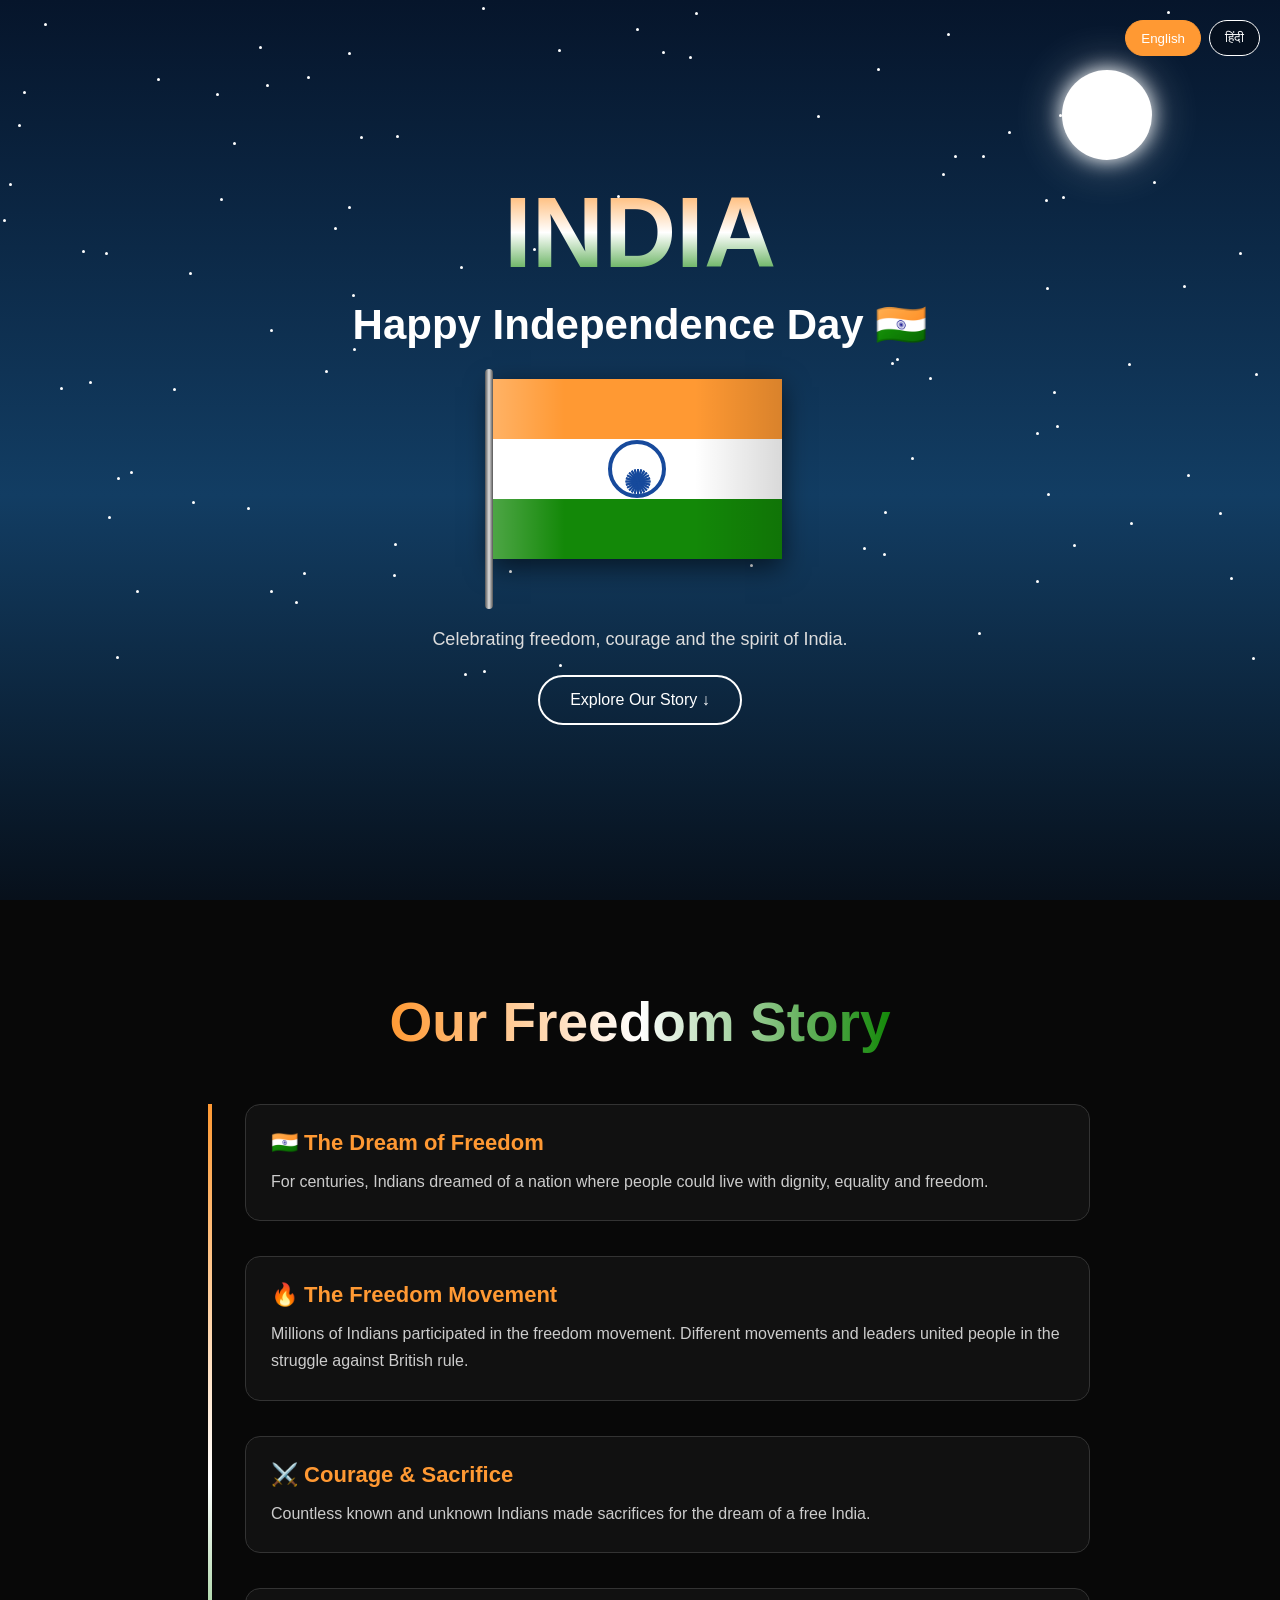
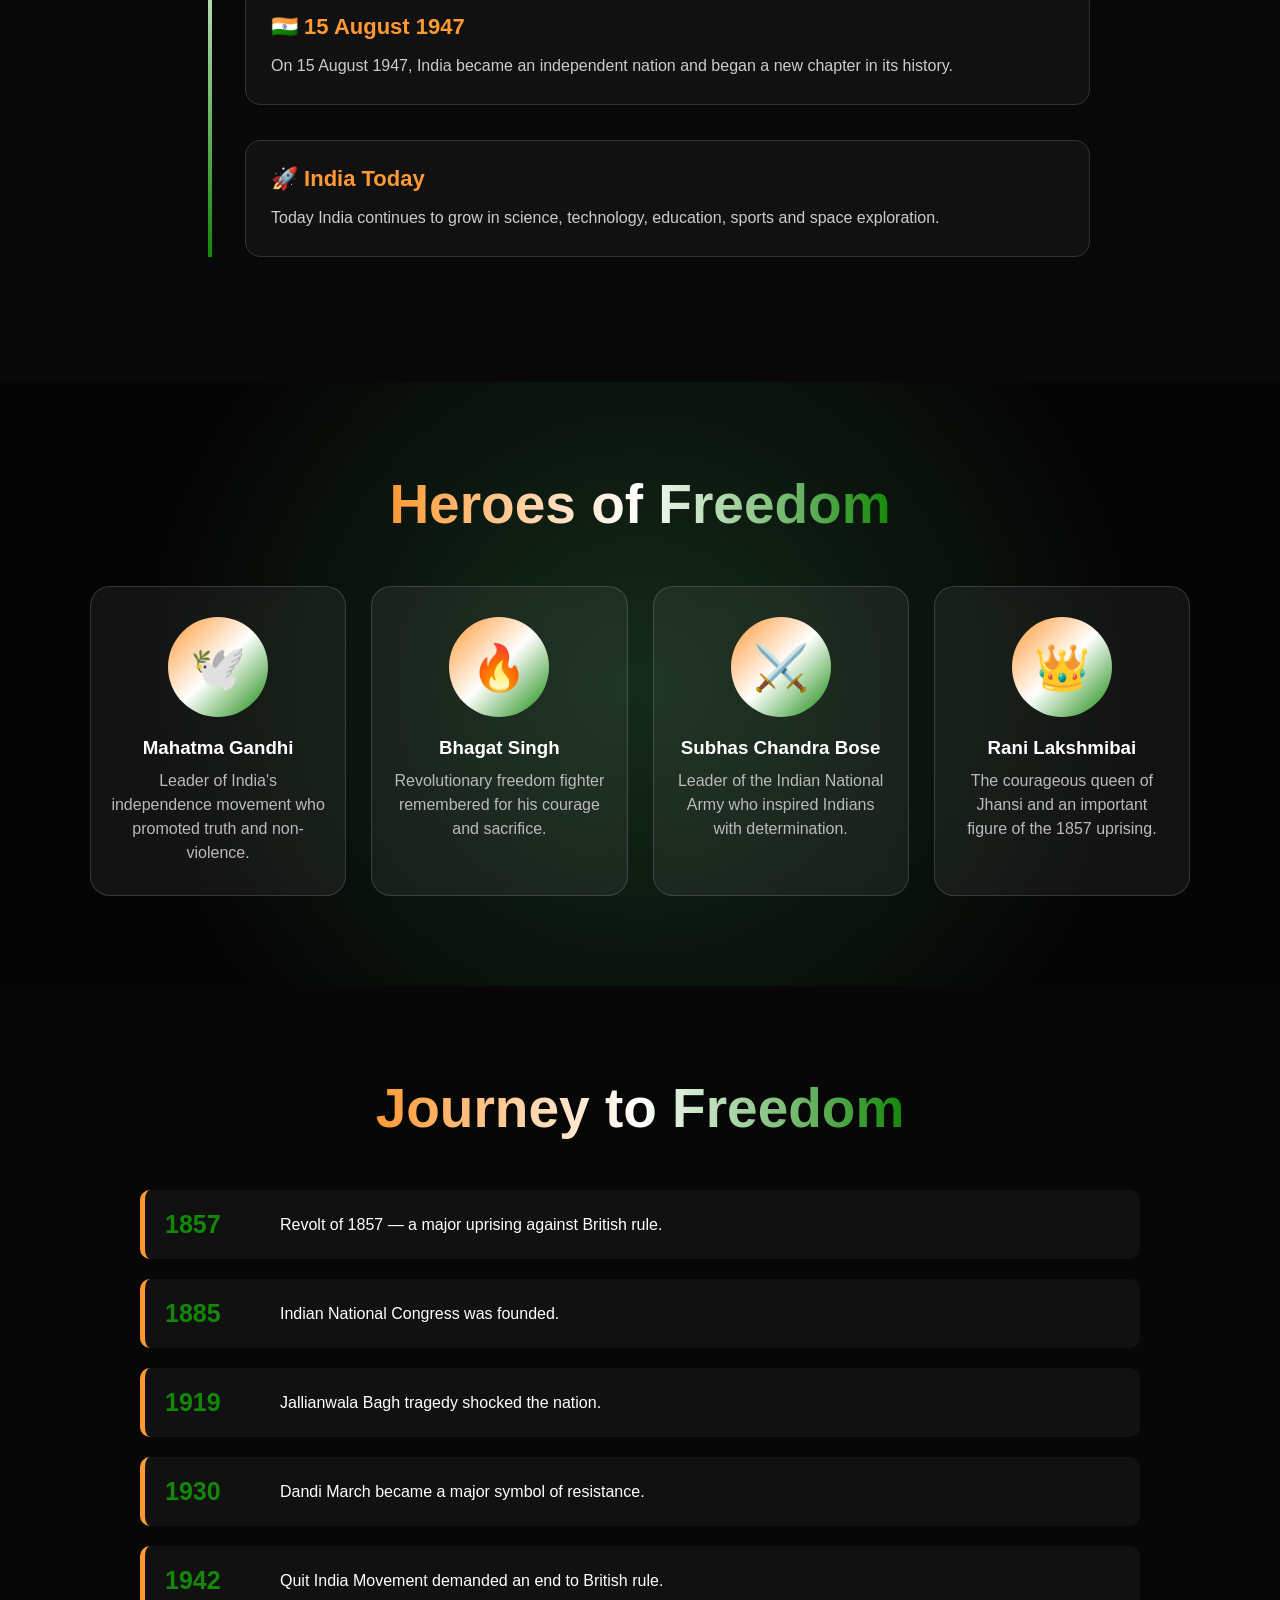
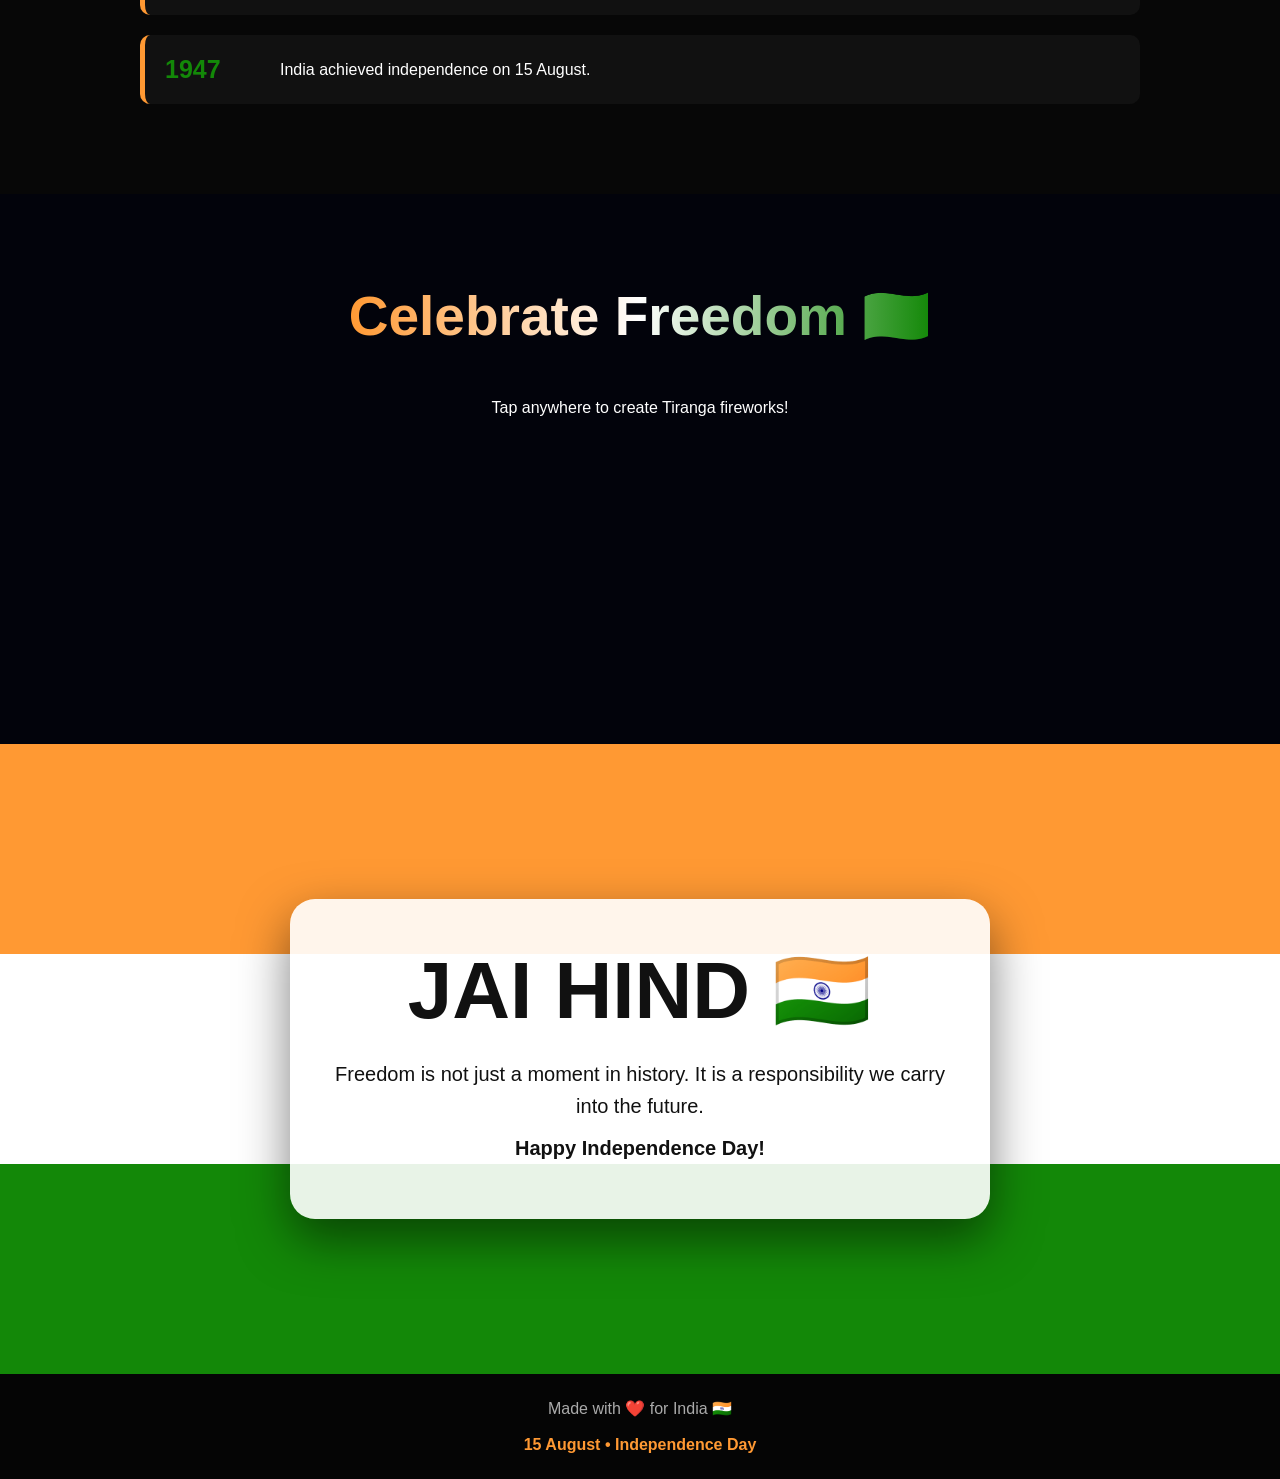
==== index.html @ 24997841 "Update index.html" ====
<!DOCTYPE html>
<html lang="en">
<head>
<meta charset="UTF-8">
<meta name="viewport" content="width=device-width,initial-scale=1.0">

<title>India Independence Day 🇮🇳</title>

<style>

/* ================= RESET ================= */

*{
    margin:0;
    padding:0;
    box-sizing:border-box;
}

html{
    scroll-behavior:smooth;
}

body{
    font-family:Arial,sans-serif;
    background:#050505;
    color:white;
    overflow-x:hidden;
}

/* ================= LANGUAGE ================= */

.language{
    position:absolute;
    top:20px;
    right:20px;
    z-index:50;
    display:flex;
    gap:8px;
}

.language button{
    border:1px solid white;
    background:rgba(0,0,0,.35);
    color:white;
    padding:9px 15px;
    border-radius:20px;
    cursor:pointer;
    transition:.3s;
}

.language button:hover,
.language button.active{
    background:#ff9933;
    border-color:#ff9933;
}

/* ================= HERO ================= */

.hero{
    min-height:100vh;
    position:relative;
    overflow:hidden;

    display:flex;
    justify-content:center;
    align-items:center;
    text-align:center;

    background:
        linear-gradient(
            #06152b,
            #123d63 55%,
            #07101b
        );
}

/* Stars */

#stars{
    position:absolute;
    inset:0;
}

.star{
    position:absolute;
    width:3px;
    height:3px;
    background:white;
    border-radius:50%;

    animation:
        twinkle 2s infinite alternate;
}

@keyframes twinkle{

    from{
        opacity:.2;
        transform:scale(.7);
    }

    to{
        opacity:1;
        transform:scale(1.4);
    }
}

/* Moon */

.moon{
    position:absolute;
    top:70px;
    right:10%;

    width:90px;
    height:90px;

    border-radius:50%;
    background:#fff;

    box-shadow:
        0 0 20px white,
        0 0 50px rgba(255,255,255,.4);
}

/* Clouds */

.cloud{
    position:absolute;

    width:150px;
    height:45px;

    background:rgba(255,255,255,.7);

    border-radius:50px;
}

.cloud::before,
.cloud::after{
    content:"";
    position:absolute;

    background:inherit;
    border-radius:50%;
}

.cloud::before{
    width:65px;
    height:65px;

    left:25px;
    top:-30px;
}

.cloud::after{
    width:80px;
    height:80px;

    right:20px;
    top:-40px;
}

.c1{
    top:18%;
    left:-200px;

    animation:
        cloudMove 35s linear infinite;
}

.c2{
    top:35%;
    left:-250px;

    transform:scale(.7);

    animation:
        cloudMove 50s linear infinite;
}

@keyframes cloudMove{

    to{
        transform:translateX(120vw);
    }
}

/* ================= BIRDS ================= */

.birds{
    position:absolute;
    top:30%;
    left:-100px;

    font-size:28px;

    animation:
        birdMove 20s linear infinite;
}

@keyframes birdMove{

    from{
        transform:translateX(0);
    }

    to{
        transform:translateX(120vw);
    }
}

/* ================= HERO CONTENT ================= */

.hero-content{
    position:relative;
    z-index:10;

    padding:30px 15px;
}

.hero h1{
    font-size:
        clamp(50px,10vw,100px);

    margin-bottom:10px;

    background:
        linear-gradient(
            #ff9933,
            white,
            #138808
        );

    -webkit-background-clip:text;
    color:transparent;

    animation:titleGlow 2s infinite alternate;
}

@keyframes titleGlow{

    from{
        filter:drop-shadow(0 0 5px white);
    }

    to{
        filter:drop-shadow(0 0 25px #ff9933);
    }
}

.hero h2{
    font-size:
        clamp(22px,5vw,42px);

    margin-bottom:20px;
}

.hero p{
    font-size:18px;
    color:#ddd;
}

/* ================= FLAG ================= */

.flag-area{
    width:320px;
    height:220px;

    margin:30px auto;

    position:relative;
}

.pole{
    position:absolute;

    width:8px;
    height:240px;

    left:5px;
    top:-10px;

    background:
        linear-gradient(
            90deg,
            #555,
            #ddd,
            #555
        );

    border-radius:5px;

    z-index:2;
}

.flag{
    position:absolute;

    left:12px;
    top:0;

    width:290px;
    height:180px;

    overflow:hidden;

    transform-origin:left center;

    background:
        linear-gradient(
            to bottom,

            #ff9933 0%,
            #ff9933 33.33%,

            #ffffff 33.33%,
            #ffffff 66.66%,

            #138808 66.66%,
            #138808 100%
        );

    animation:
        wave 2s ease-in-out infinite;

    box-shadow:
        0 8px 25px rgba(0,0,0,.6);
}

@keyframes wave{

    0%,100%{
        transform:
            perspective(600px)
            rotateY(0deg)
            skewY(0deg);
    }

    50%{
        transform:
            perspective(600px)
            rotateY(-13deg)
            skewY(2deg);
    }
}

/* Flag shine */

.flag::after{
    content:"";

    position:absolute;
    inset:0;

    background:
        linear-gradient(
            90deg,
            rgba(255,255,255,.25),
            transparent 25%,
            transparent 70%,
            rgba(0,0,0,.15)
        );

    pointer-events:none;
}


/* ================= ASHOKA CHAKRA ================= */

.chakra{
    position:relative;

    width:58px;
    height:58px;

    left:116px;
    top:61px;

    border:4px solid #174a9c;
    border-radius:50%;

    animation:
        chakraRotate 8s linear infinite;
}

@keyframes chakraRotate{
    to{
        transform:rotate(360deg);
    }
}

.chakra::after{
    content:"";

    position:relative;

    width:8px;
    height:8px;

    background:#174a9c;
    border-radius:50%;

    left:21px;
    top:21px;
}


/* ===== 24 ASHOKA CHAKRA SPOKES ===== */

.spoke{
    position:absolute;

    width:2px;
    height:25px;

    background:#174a9c;

    top:50%;
    left:50%;

    transform:translate(-50%, -50%);
}


/* 15° × 24 = 360° */

.spoke:nth-child(1){ transform:rotate(0deg); }
.spoke:nth-child(2){ transform:rotate(15deg); }
.spoke:nth-child(3){ transform:rotate(30deg); }
.spoke:nth-child(4){ transform:rotate(45deg); }
.spoke:nth-child(5){ transform:rotate(60deg); }
.spoke:nth-child(6){ transform:rotate(75deg); }
.spoke:nth-child(7){ transform:rotate(90deg); }
.spoke:nth-child(8){ transform:rotate(105deg); }
.spoke:nth-child(9){ transform:rotate(120deg); }
.spoke:nth-child(10){ transform:rotate(135deg); }
.spoke:nth-child(11){ transform:rotate(150deg); }
.spoke:nth-child(12){ transform:rotate(165deg); }
.spoke:nth-child(13){ transform:rotate(180deg); }
.spoke:nth-child(14){ transform:rotate(195deg); }
.spoke:nth-child(15){ transform:rotate(210deg); }
.spoke:nth-child(16){ transform:rotate(225deg); }
.spoke:nth-child(17){ transform:rotate(240deg); }
.spoke:nth-child(18){ transform:rotate(255deg); }
.spoke:nth-child(19){ transform:rotate(270deg); }
.spoke:nth-child(20){ transform:rotate(285deg); }
.spoke:nth-child(21){ transform:rotate(300deg); }
.spoke:nth-child(22){ transform:rotate(315deg); }
.spoke:nth-child(23){ transform:rotate(330deg); }
.spoke:nth-child(24){ transform:rotate(345deg); }

/* ================= BUTTON ================= */

.btn{
    display:inline-block;

    margin-top:25px;

    padding:14px 30px;

    color:white;
    text-decoration:none;

    border:
        2px solid white;

    border-radius:30px;

    transition:.3s;
}

.btn:hover{
    background:white;
    color:#111;

    transform:
        scale(1.08);
}

/* ================= SECTIONS ================= */

section{
    padding:90px 7%;
}

.section-title{
    text-align:center;

    font-size:
        clamp(32px,6vw,55px);

    margin-bottom:50px;
}

.section-title span{
    background:
        linear-gradient(
            90deg,
            #ff9933,
            white,
            #138808
        );

    -webkit-background-clip:text;
    color:transparent;
}

/* ================= STORY ================= */

.story{
    background:#080808;
}

.story-container{
    max-width:900px;
    margin:auto;

    position:relative;
}

.story-container::before{

    content:"";

    position:absolute;

    left:18px;
    top:0;

    width:4px;
    height:100%;

    background:
        linear-gradient(
            #ff9933,
            white,
            #138808
        );
}

.story-card{

    margin-left:55px;
    margin-bottom:35px;

    padding:25px;

    background:#111;

    border:
        1px solid #333;

    border-radius:15px;

    opacity:0;

    transform:
        translateX(60px);

    transition:
        1s;
}

.story-card.show{

    opacity:1;

    transform:
        translateX(0);
}

.story-card h3{

    color:#ff9933;

    margin-bottom:12px;

    font-size:22px;
}

.story-card p{

    line-height:1.7;

    color:#ccc;
}

/* ================= HERO CARDS ================= */

.fighters{

    background:
        radial-gradient(
            circle at center,
            #142b1a,
            #050505 70%
        );
}

.cards{

    max-width:1100px;
    margin:auto;

    display:grid;

    grid-template-columns:
        repeat(
            auto-fit,
            minmax(220px,1fr)
        );

    gap:25px;
}

.card{

    padding:30px 20px;

    text-align:center;

    border-radius:20px;

    background:
        rgba(255,255,255,.06);

    border:
        1px solid rgba(255,255,255,.15);

    backdrop-filter:
        blur(10px);

    transition:.4s;
}

.card:hover{

    transform:
        translateY(-12px)
        scale(1.03);

    border-color:
        #ff9933;
}

.avatar{

    width:100px;
    height:100px;

    margin:
        0 auto 20px;

    display:flex;

    align-items:center;
    justify-content:center;

    border-radius:50%;

    font-size:45px;

    background:
        linear-gradient(
            135deg,
            #ff9933,
            white,
            #138808
        );

    color:#111;
}

.card h3{
    margin-bottom:10px;
}

.card p{
    color:#bbb;
    line-height:1.5;
}

/* ================= TIMELINE ================= */

.timeline{
    background:#070707;
}

.timeline-box{

    max-width:1000px;
    margin:auto;

    display:flex;
    flex-direction:column;

    gap:20px;
}

.year{

    display:flex;
    align-items:center;

    gap:25px;

    padding:20px;

    background:#111;

    border-left:
        5px solid #ff9933;

    border-radius:10px;

    transition:.3s;
}

.year:hover{
    transform:
        translateX(10px);
}

.year strong{

    min-width:90px;

    font-size:25px;

    color:#138808;
}

/* ================= FIREWORKS ================= */

.fireworks{

    min-height:550px;

    position:relative;

    overflow:hidden;

    text-align:center;

    background:#02030b;
}

.firework{

    position:absolute;

    width:6px;
    height:6px;

    border-radius:50%;

    animation:
        explode 1.5s linear forwards;
}

@keyframes explode{

    0%{

        box-shadow:
            0 0 0 0 #ff9933;

        opacity:1;
    }

    100%{

        box-shadow:

            90px 0 #ff9933,
            -90px 0 #ff9933,

            0 90px white,
            0 -90px white,

            65px 65px #138808,
            -65px -65px #138808,

            65px -65px white,
            -65px 65px #ff9933,

            40px 80px #138808,
            -40px -80px #ff9933;

        opacity:0;

        transform:
            scale(1.3);
    }
}

/* ================= FINAL ================= */

.final{

    min-height:70vh;

    display:flex;

    align-items:center;
    justify-content:center;

    text-align:center;

    background:
        linear-gradient(
            to bottom,

            #ff9933 0%,
            #ff9933 33.33%,

            white 33.33%,
            white 66.66%,

            #138808 66.66%,
            #138808 100%
        );
}

.final-content{

    max-width:700px;

    margin:20px;

    padding:45px;

    background:
        rgba(255,255,255,.9);

    color:#111;

    border-radius:25px;

    box-shadow:
        0 20px 50px rgba(0,0,0,.5);
}

.final h2{

    font-size:
        clamp(40px,8vw,80px);

    margin-bottom:20px;
}

.final p{

    font-size:20px;

    line-height:1.6;

    margin:10px 0;
}

/* ================= FOOTER ================= */

footer{

    text-align:center;

    padding:25px;

    background:#050505;

    color:#aaa;
}

footer b{
    color:#ff9933;
}

/* ================= MOBILE ================= */

@media(max-width:600px){

    .language{

        top:12px;
        right:12px;
    }

    .language button{

        padding:7px 11px;

        font-size:12px;
    }

    .flag-area{

        transform:
            scale(.82);
    }

    .story-container::before{
        left:8px;
    }

    .story-card{
        margin-left:30px;
    }

    .year{

        flex-direction:column;

        align-items:flex-start;

        gap:8px;
    }

    section{
        padding:70px 5%;
    }

    .final-content{
        padding:30px 20px;
    }
}

</style>
</head>


<body>


<!-- ================================================= -->
<!-- HERO -->
<!-- ================================================= -->

<header class="hero">

    <!-- Language -->

    <div class="language">

        <button
            id="enBtn"
            class="active"
            onclick="setLanguage('en')">

            English

        </button>

        <button
            id="hiBtn"
            onclick="setLanguage('hi')">

            हिंदी

        </button>

    </div>


    <!-- Moon -->

    <div class="moon"></div>


    <!-- Clouds -->

    <div class="cloud c1"></div>

    <div class="cloud c2"></div>


    <!-- Stars -->

    <div id="stars"></div>


    <!-- Birds -->

    <div class="birds">
        🕊️ 🕊️
    </div>


    <!-- Content -->

    <div class="hero-content">

        <h1>INDIA</h1>


        <h2 id="heroTitle">
            Happy Independence Day 🇮🇳
        </h2>


        <!-- FLAG -->

        <div class="flag-area">

            <div class="pole"></div>

            <div class="flag">

                <div class="chakra">

                    <span class="spoke"></span>
                    <span class="spoke"></span>
                    <span class="spoke"></span>
                    <span class="spoke"></span>
                    <span class="spoke"></span>
                    <span class="spoke"></span>
                    <span class="spoke"></span>
                    <span class="spoke"></span>
                    <span class="spoke"></span>
                    <span class="spoke"></span>
                    <span class="spoke"></span>
                    <span class="spoke"></span>

                    <span class="spoke"></span>
                    <span class="spoke"></span>
                    <span class="spoke"></span>
                    <span class="spoke"></span>
                    <span class="spoke"></span>
                    <span class="spoke"></span>
                    <span class="spoke"></span>
                    <span class="spoke"></span>
                    <span class="spoke"></span>
                    <span class="spoke"></span>
                    <span class="spoke"></span>
                    <span class="spoke"></span>

                </div>

            </div>

        </div>


        <p id="heroText">

            Celebrating freedom, courage
            and the spirit of India.

        </p>


        <a
            href="#story"
            class="btn"
            id="exploreBtn">

            Explore Our Story ↓

        </a>

    </div>

</header>



<!-- ================================================= -->
<!-- STORY -->
<!-- ================================================= -->

<section class="story" id="story">

    <h2 class="section-title">

        <span id="storyHeading">
            Our Freedom Story
        </span>

    </h2>


    <div class="story-container">


        <div class="story-card">

            <h3 id="story1Title">
                🇮🇳 The Dream of Freedom
            </h3>

            <p id="story1Text">

                For centuries, Indians dreamed
                of a nation where people could
                live with dignity, equality
                and freedom.

            </p>

        </div>


        <div class="story-card">

            <h3 id="story2Title">
                🔥 The Freedom Movement
            </h3>

            <p id="story2Text">

                Millions of Indians participated
                in the freedom movement.
                Different movements and leaders
                united people in the struggle
                against British rule.

            </p>

        </div>


        <div class="story-card">

            <h3 id="story3Title">
                ⚔️ Courage & Sacrifice
            </h3>

            <p id="story3Text">

                Countless known and unknown
                Indians made sacrifices for
                the dream of a free India.

            </p>

        </div>


        <div class="story-card">

            <h3 id="story4Title">
                🇮🇳 15 August 1947
            </h3>

            <p id="story4Text">

                On 15 August 1947, India
                became an independent nation
                and began a new chapter
                in its history.

            </p>

        </div>


        <div class="story-card">

            <h3 id="story5Title">
                🚀 India Today
            </h3>

            <p id="story5Text">

                Today India continues to grow
                in science, technology,
                education, sports and space
                exploration.

            </p>

        </div>

    </div>

</section>



<!-- ================================================= -->
<!-- FREEDOM FIGHTERS -->
<!-- ================================================= -->

<section class="fighters">

    <h2 class="section-title">

        <span id="heroesHeading">
            Heroes of Freedom
        </span>

    </h2>


    <div class="cards">


        <div class="card">

            <div class="avatar">
                🕊️
            </div>

            <h3 id="hero1Name">
                Mahatma Gandhi
            </h3>

            <p id="hero1Text">

                Leader of India's independence
                movement who promoted truth
                and non-violence.

            </p>

        </div>


        <div class="card">

            <div class="avatar">
                🔥
            </div>

            <h3 id="hero2Name">
                Bhagat Singh
            </h3>

            <p id="hero2Text">

                Revolutionary freedom fighter
                remembered for his courage
                and sacrifice.

            </p>

        </div>


        <div class="card">

            <div class="avatar">
                ⚔️
            </div>

            <h3 id="hero3Name">
                Subhas Chandra Bose
            </h3>

            <p id="hero3Text">

                Leader of the Indian National
                Army who inspired Indians
                with determination.

            </p>

        </div>


        <div class="card">

            <div class="avatar">
                👑
            </div>

            <h3 id="hero4Name">
                Rani Lakshmibai
            </h3>

            <p id="hero4Text">

                The courageous queen of Jhansi
                and an important figure of
                the 1857 uprising.

            </p>

        </div>


    </div>

</section>



<!-- ================================================= -->
<!-- TIMELINE -->
<!-- ================================================= -->

<section class="timeline">

    <h2 class="section-title">

        <span id="timelineHeading">
            Journey to Freedom
        </span>

    </h2>


    <div class="timeline-box">


        <div class="year">

            <strong>1857</strong>

            <span id="year1857">
                Revolt of 1857 — a major uprising
                against British rule.
            </span>

        </div>


        <div class="year">

            <strong>1885</strong>

            <span id="year1885">
                Indian National Congress was founded.
            </span>

        </div>


        <div class="year">

            <strong>1919</strong>

            <span id="year1919">
                Jallianwala Bagh tragedy shocked
                the nation.
            </span>

        </div>


        <div class="year">

            <strong>1930</strong>

            <span id="year1930">
                Dandi March became a major symbol
                of resistance.
            </span>

        </div>


        <div class="year">

            <strong>1942</strong>

            <span id="year1942">
                Quit India Movement demanded an
                end to British rule.
            </span>

        </div>


        <div class="year">

            <strong>1947</strong>

            <span id="year1947">
                India achieved independence
                on 15 August.
            </span>

        </div>

    </div>

</section>



<!-- ================================================= -->
<!-- FIREWORKS -->
<!-- ================================================= -->

<section class="fireworks" id="fireworks">

    <h2 class="section-title">

        <span id="fireworkHeading">
            Celebrate Freedom 🇮🇳
        </span>

    </h2>


    <p id="fireworkText">

        Tap anywhere to create
        Tiranga fireworks!

    </p>

</section>



<!-- ================================================= -->
<!-- FINAL -->
<!-- ================================================= -->

<section class="final">

    <div class="final-content">

        <h2>
            JAI HIND 🇮🇳
        </h2>


        <p id="finalText">

            Freedom is not just a moment
            in history. It is a responsibility
            we carry into the future.

        </p>


        <p>

            <b id="finalWish">
                Happy Independence Day!
            </b>

        </p>

    </div>

</section>



<!-- FOOTER -->

<footer>

    Made with ❤️ for India 🇮🇳

    <br><br>

    <b>
        15 August • Independence Day
    </b>

</footer>



<script>

/* ================================================= */
/* STARS */
/* ================================================= */

const stars =
document.getElementById("stars");

for(let i=0;i<100;i++){

    const star =
    document.createElement("div");

    star.className="star";

    star.style.left =
        Math.random()*100+"%";

    star.style.top =
        Math.random()*75+"%";

    star.style.animationDelay =
        Math.random()*2+"s";

    stars.appendChild(star);
}



/* ================================================= */
/* SCROLL STORY ANIMATION */
/* ================================================= */

const storyCards =
document.querySelectorAll(".story-card");


function revealStory(){

    storyCards.forEach(card=>{

        const position =
            card.getBoundingClientRect().top;

        if(position <
           window.innerHeight-100){

            card.classList.add("show");

        }

    });

}


window.addEventListener(
    "scroll",
    revealStory
);

revealStory();



/* ================================================= */
/* FIREWORK FUNCTION */
/* ================================================= */

const fireworks =
document.getElementById("fireworks");


function createFirework(x,y){

    const firework =
        document.createElement("div");

    firework.className =
        "firework";

    firework.style.left =
        x+"px";

    firework.style.top =
        y+"px";

    fireworks.appendChild(
        firework
    );

    setTimeout(()=>{

        firework.remove();

    },1500);

}



/* ================================================= */
/* CLICK FIREWORK */
/* ================================================= */

fireworks.addEventListener(
    "click",
    function(event){

        const rect =
            fireworks.getBoundingClientRect();

        const x =
            event.clientX-rect.left;

        const y =
            event.clientY-rect.top;

        createFirework(x,y);

    }
);



/* ================================================= */
/* AUTOMATIC FIREWORKS */
/* ================================================= */

setInterval(()=>{

    const x =
        Math.random() *
        fireworks.clientWidth;

    const y =
        100+
        Math.random()*300;

    createFirework(x,y);

},1800);



/* ================================================= */
/* LANGUAGE DATA */
/* ================================================= */

const translations={


en:{

    heroTitle:
    "Happy Independence Day 🇮🇳",

    heroText:
    "Celebrating freedom, courage and the spirit of India.",

    explore:
    "Explore Our Story ↓",

    storyHeading:
    "Our Freedom Story",

    story1Title:
    "🇮🇳 The Dream of Freedom",

    story1Text:
    "For centuries, Indians dreamed of a nation where people could live with dignity, equality and freedom.",

    story2Title:
    "🔥 The Freedom Movement",

    story2Text:
    "Millions of Indians participated in the freedom movement. Different movements and leaders united people in the struggle against British rule.",

    story3Title:
    "⚔️ Courage & Sacrifice",

    story3Text:
    "Countless known and unknown Indians made sacrifices for the dream of a free India.",

    story4Title:
    "🇮🇳 15 August 1947",

    story4Text:
    "On 15 August 1947, India became an independent nation and began a new chapter in its history.",

    story5Title:
    "🚀 India Today",

    story5Text:
    "Today India continues to grow in science, technology, education, sports and space exploration.",

    heroesHeading:
    "Heroes of Freedom",

    hero1Text:
    "Leader of India's independence movement who promoted truth and non-violence.",

    hero2Text:
    "Revolutionary freedom fighter remembered for his courage and sacrifice.",

    hero3Text:
    "Leader of the Indian National Army who inspired Indians with determination.",

    hero4Text:
    "The courageous queen of Jhansi and an important figure of the 1857 uprising.",

    timelineHeading:
    "Journey to Freedom",

    year1857:
    "Revolt of 1857 — a major uprising against British rule.",

    year1885:
    "Indian National Congress was founded.",

    year1919:
    "Jallianwala Bagh tragedy shocked the nation.",

    year1930:
    "Dandi March became a major symbol of resistance.",

    year1942:
    "Quit India Movement demanded an end to British rule.",

    year1947:
    "India achieved independence on 15 August.",

    fireworkHeading:
    "Celebrate Freedom 🇮🇳",

    fireworkText:
    "Tap anywhere to create Tiranga fireworks!",

    finalText:
    "Freedom is not just a moment in history. It is a responsibility we carry into the future.",

    finalWish:
    "Happy Independence Day!"

},



hi:{

    heroTitle:
    "स्वतंत्रता दिवस की हार्दिक शुभकामनाएँ 🇮🇳",

    heroText:
    "भारत की स्वतंत्रता, साहस और देशभक्ति की भावना का जश्न।",

    explore:
    "हमारी कहानी देखें ↓",

    storyHeading:
    "हमारी स्वतंत्रता की कहानी",

    story1Title:
    "🇮🇳 आज़ादी का सपना",

    story1Text:
    "सदियों से भारतीय एक ऐसे स्वतंत्र राष्ट्र का सपना देखते रहे जहाँ हर व्यक्ति सम्मान, समानता और स्वतंत्रता के साथ जीवन जी सके।",

    story2Title:
    "🔥 स्वतंत्रता आंदोलन",

    story2Text:
    "लाखों भारतीयों ने स्वतंत्रता आंदोलन में भाग लिया। विभिन्न आंदोलनों और नेताओं ने लोगों को ब्रिटिश शासन के विरुद्ध संघर्ष में एकजुट किया।",

    story3Title:
    "⚔️ साहस और बलिदान",

    story3Text:
    "असंख्य ज्ञात और अज्ञात भारतीयों ने स्वतंत्र भारत के सपने के लिए अपना बलिदान दिया।",

    story4Title:
    "🇮🇳 15 अगस्त 1947",

    story4Text:
    "15 अगस्त 1947 को भारत एक स्वतंत्र राष्ट्र बना और उसके इतिहास में एक नए अध्याय की शुरुआत हुई।",

    story5Title:
    "🚀 आज का भारत",

    story5Text:
    "आज भारत विज्ञान, तकनीक, शिक्षा, खेल और अंतरिक्ष के क्षेत्र में लगातार आगे बढ़ रहा है।",

    heroesHeading:
    "स्वतंत्रता के वीर",

    hero1Text:
    "भारत के स्वतंत्रता आंदोलन के नेता जिन्होंने सत्य और अहिंसा का संदेश दिया।",

    hero2Text:
    "क्रांतिकारी स्वतंत्रता सेनानी जिन्हें उनके साहस और बलिदान के लिए याद किया जाता है।",

    hero3Text:
    "आजाद हिंद फौज के नेता जिन्होंने अपने दृढ़ संकल्प से भारतीयों को प्रेरित किया।",

    hero4Text:
    "झाँसी की वीर रानी और 1857 के विद्रोह की प्रमुख हस्तियों में से एक।",

    timelineHeading:
    "आज़ादी का सफर",

    year1857:
    "1857 का विद्रोह — ब्रिटिश शासन के विरुद्ध एक बड़ा विद्रोह।",

    year1885:
    "भारतीय राष्ट्रीय कांग्रेस की स्थापना हुई।",

    year1919:
    "जलियांवाला बाग की घटना ने पूरे देश को झकझोर दिया।",

    year1930:
    "दांडी मार्च प्रतिरोध का एक महत्वपूर्ण प्रतीक बना।",

    year1942:
    "भारत छोड़ो आंदोलन ने ब्रिटिश शासन को समाप्त करने की मांग की।",

    year1947:
    "15 अगस्त को भारत स्वतंत्र हुआ।",

    fireworkHeading:
    "आज़ादी का जश्न मनाएँ 🇮🇳",

    fireworkText:
    "तिरंगा आतिशबाज़ी बनाने के लिए कहीं भी टैप करें!",

    finalText:
    "स्वतंत्रता केवल इतिहास का एक पल नहीं है। यह एक जिम्मेदारी है जिसे हम भविष्य में आगे लेकर चलते हैं।",

    finalWish:
    "स्वतंत्रता दिवस की हार्दिक शुभकामनाएँ!"

}

};



/* ================================================= */
/* LANGUAGE FUNCTION */
/* ================================================= */

function setLanguage(lang){

    const t =
        translations[lang];


    document.getElementById(
        "heroTitle"
    ).textContent =
        t.heroTitle;


    document.getElementById(
        "heroText"
    ).textContent =
        t.heroText;


    document.getElementById(
        "exploreBtn"
    ).textContent =
        t.explore;


    document.getElementById(
        "storyHeading"
    ).textContent =
        t.storyHeading;


    document.getElementById(
        "story1Title"
    ).textContent =
        t.story1Title;


    document.getElementById(
        "story1Text"
    ).textContent =
        t.story1Text;


    document.getElementById(
        "story2Title"
    ).textContent =
        t.story2Title;


    document.getElementById(
        "story2Text"
    ).textContent =
        t.story2Text;


    document.getElementById(
        "story3Title"
    ).textContent =
        t.story3Title;


    document.getElementById(
        "story3Text"
    ).textContent =
        t.story3Text;


    document.getElementById(
        "story4Title"
    ).textContent =
        t.story4Title;


    document.getElementById(
        "story4Text"
    ).textContent =
        t.story4Text;


    document.getElementById(
        "story5Title"
    ).textContent =
        t.story5Title;


    document.getElementById(
        "story5Text"
    ).textContent =
        t.story5Text;


    document.getElementById(
        "heroesHeading"
    ).textContent =
        t.heroesHeading;


    document.getElementById(
        "hero1Text"
    ).textContent =
        t.hero1Text;


    document.getElementById(
        "hero2Text"
    ).textContent =
        t.hero2Text;


    document.getElementById(
        "hero3Text"
    ).textContent =
        t.hero3Text;


    document.getElementById(
        "hero4Text"
    ).textContent =
        t.hero4Text;


    document.getElementById(
        "timelineHeading"
    ).textContent =
        t.timelineHeading;


    document.getElementById(
        "year1857"
    ).textContent =
        t.year1857;


    document.getElementById(
        "year1885"
    ).textContent =
        t.year1885;


    document.getElementById(
        "year1919"
    ).textContent =
        t.year1919;


    document.getElementById(
        "year1930"
    ).textContent =
        t.year1930;


    document.getElementById(
        "year1942"
    ).textContent =
        t.year1942;


    document.getElementById(
        "year1947"
    ).textContent =
        t.year1947;


    document.getElementById(
        "fireworkHeading"
    ).textContent =
        t.fireworkHeading;


    document.getElementById(
        "fireworkText"
    ).textContent =
        t.fireworkText;


    document.getElementById(
        "finalText"
    ).textContent =
        t.finalText;


    document.getElementById(
        "finalWish"
    ).textContent =
        t.finalWish;


    /* Active button */

    document.getElementById("enBtn")
        .classList.remove("active");

    document.getElementById("hiBtn")
        .classList.remove("active");


    if(lang==="en"){

        document.getElementById("enBtn")
            .classList.add("active");

    }else{

        document.getElementById("hiBtn")
            .classList.add("active");

    }


    document.documentElement.lang =
        lang==="hi" ? "hi" : "en";

}

</script>

</body>
  </html>
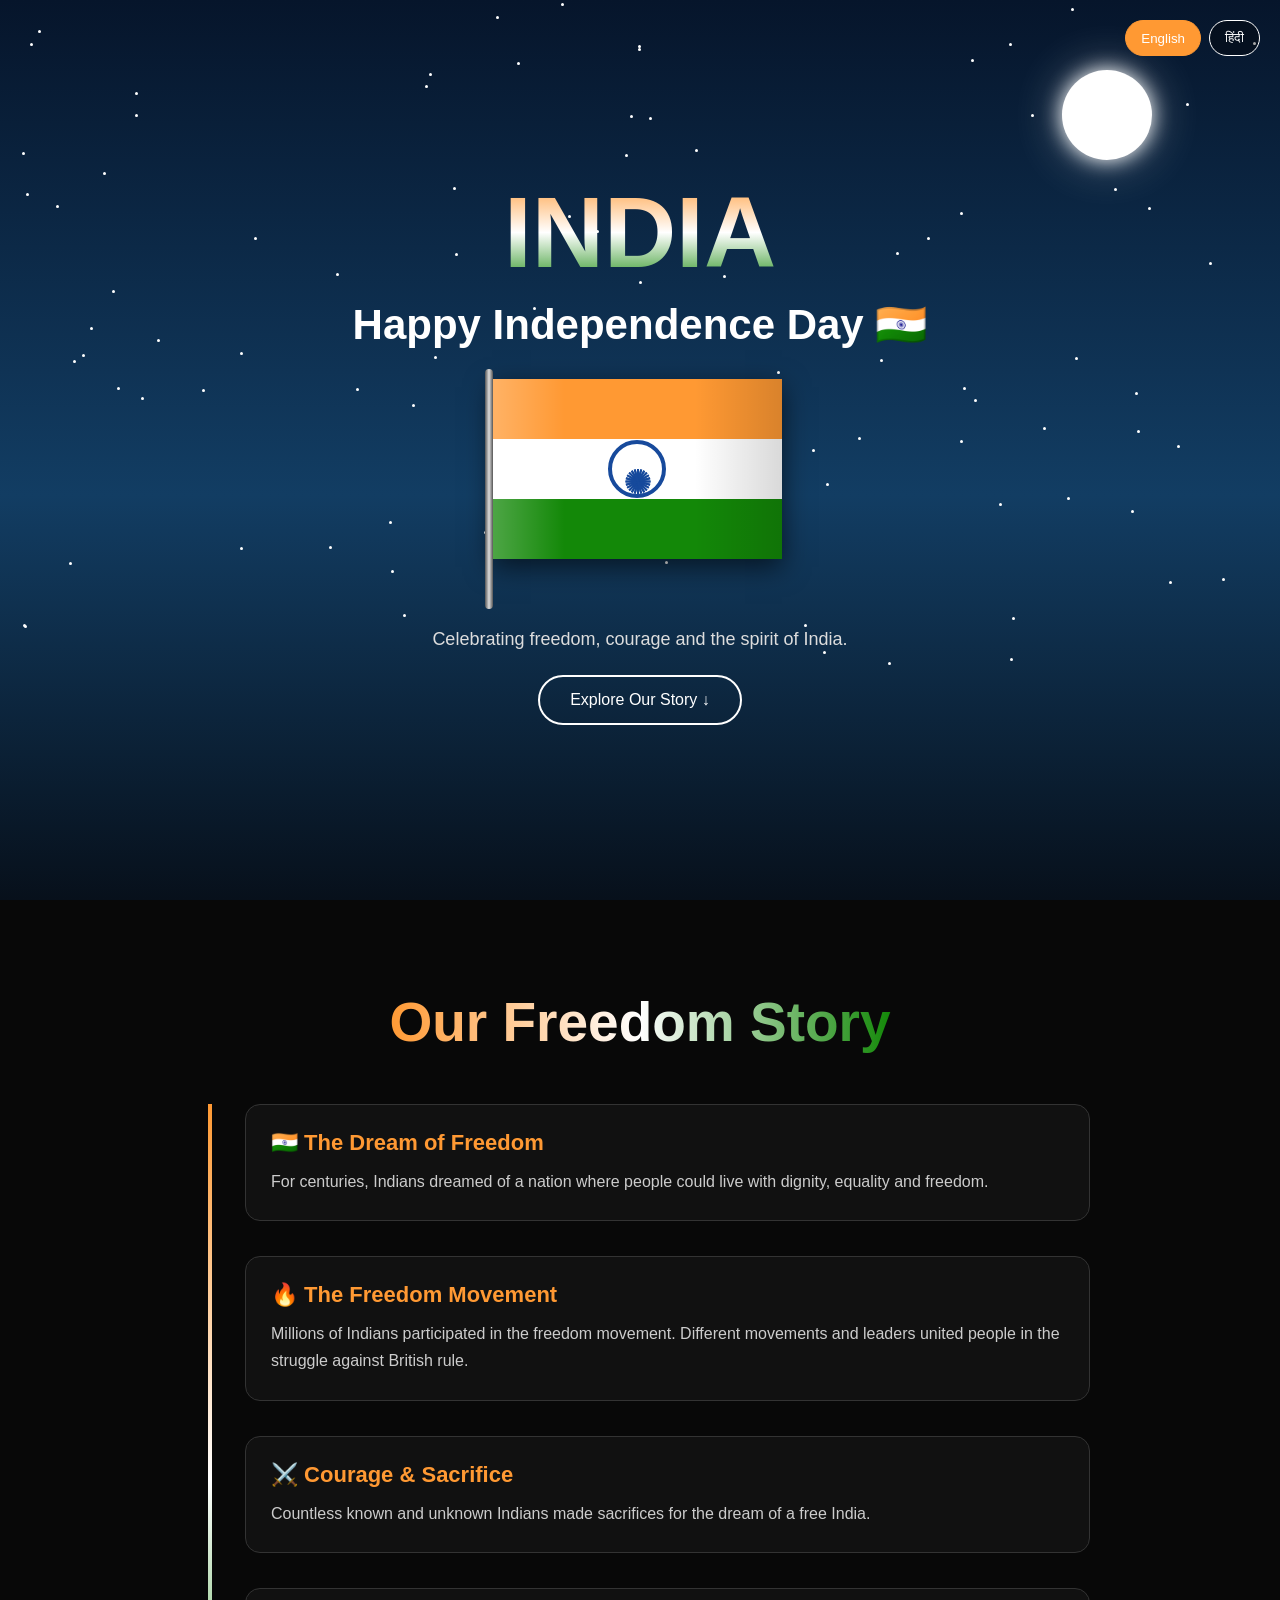
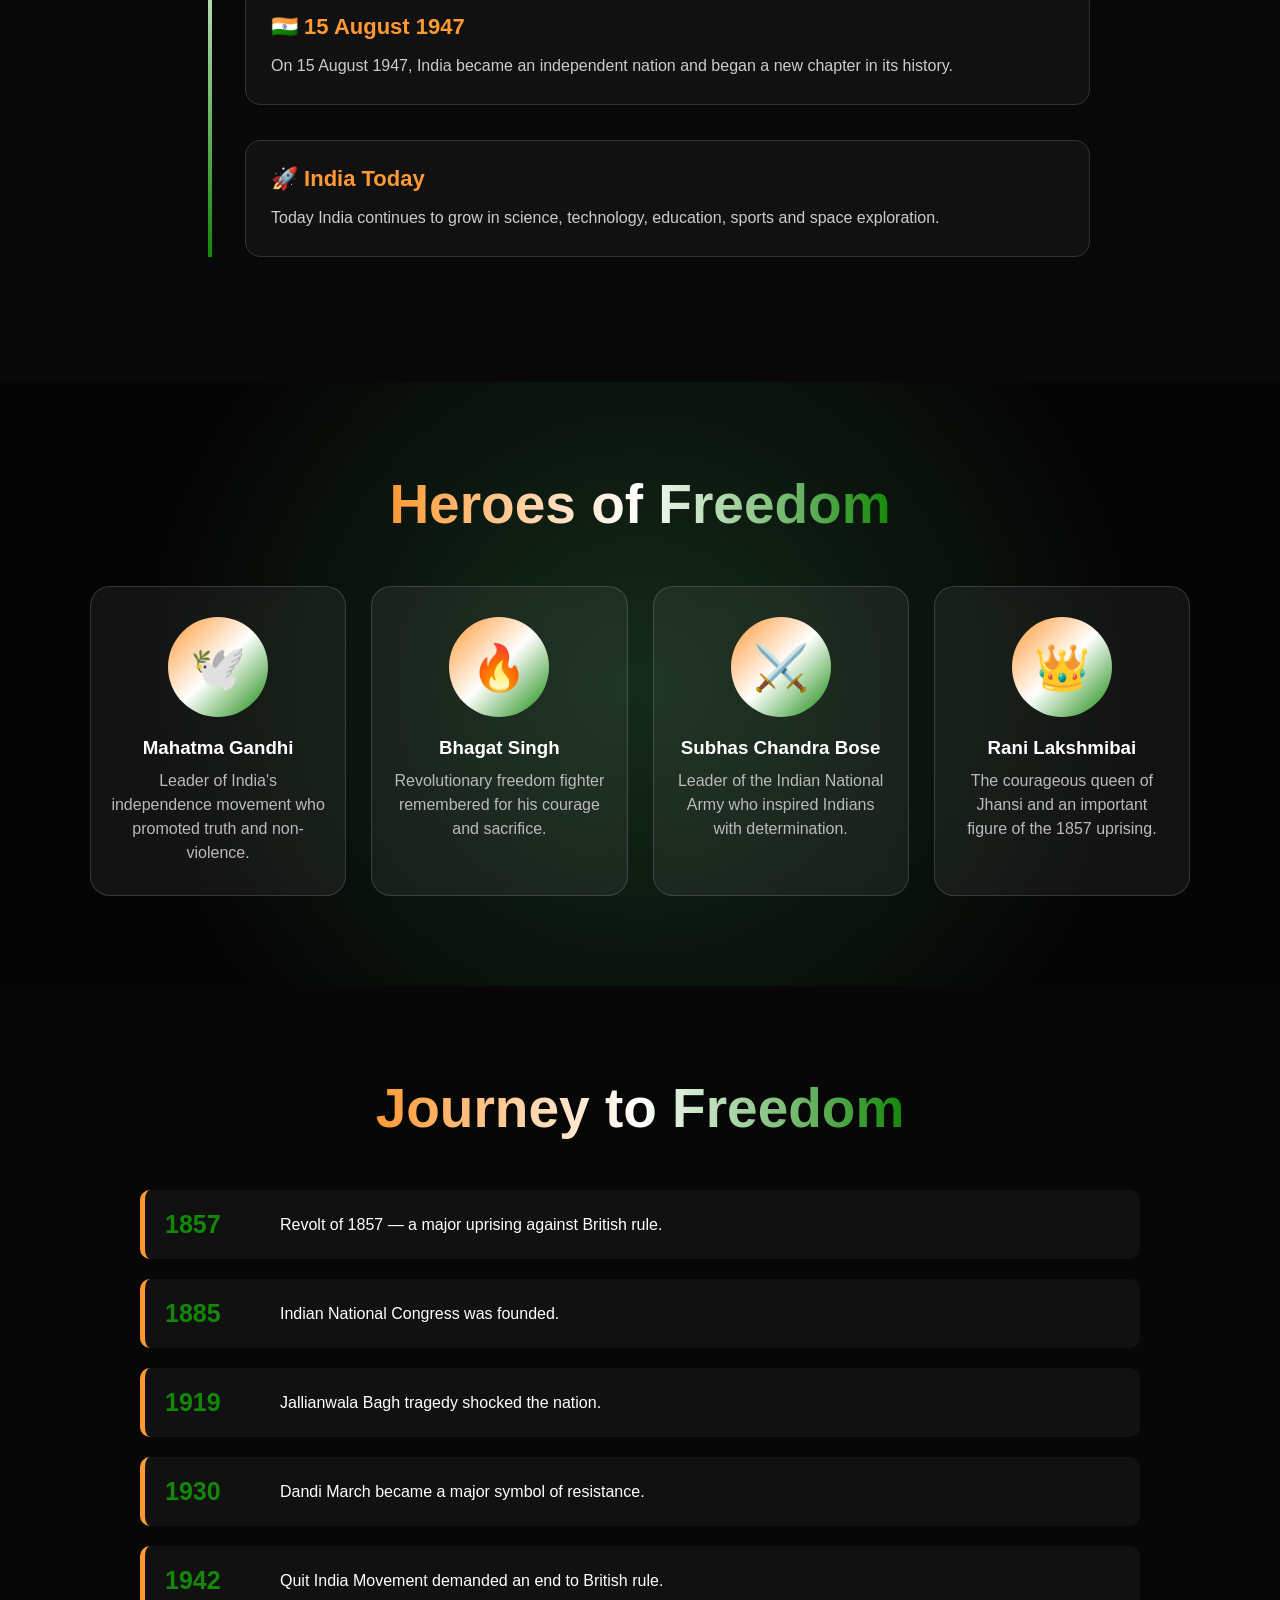
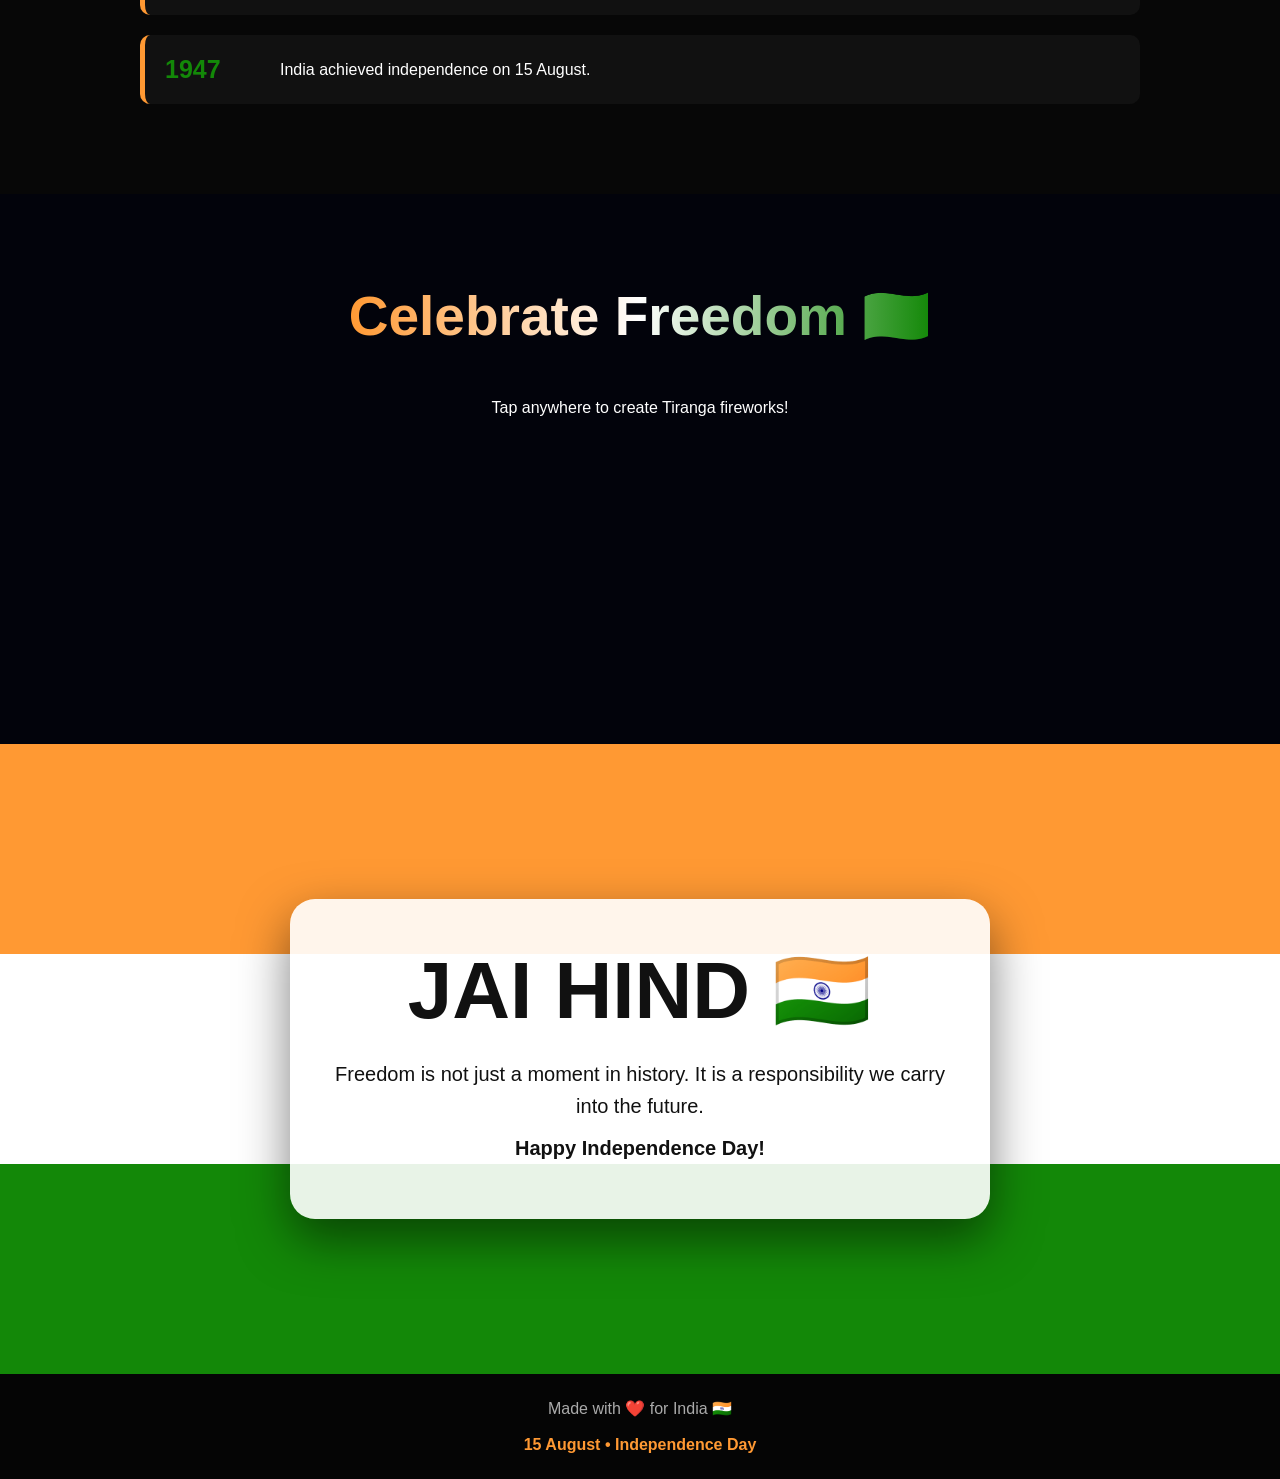
==== commit c3c85926: "Update index.html" ====
--- a/index.html
+++ b/index.html
@@ -202,11 +202,11 @@
 @keyframes birdMove{
 
     from{
-        transform:translateX(0);
+        transform:translateX(-100%);
     }
 
     to{
-        transform:translateX(120vw);
+        transform:translateX(100%);
     }
 }
 
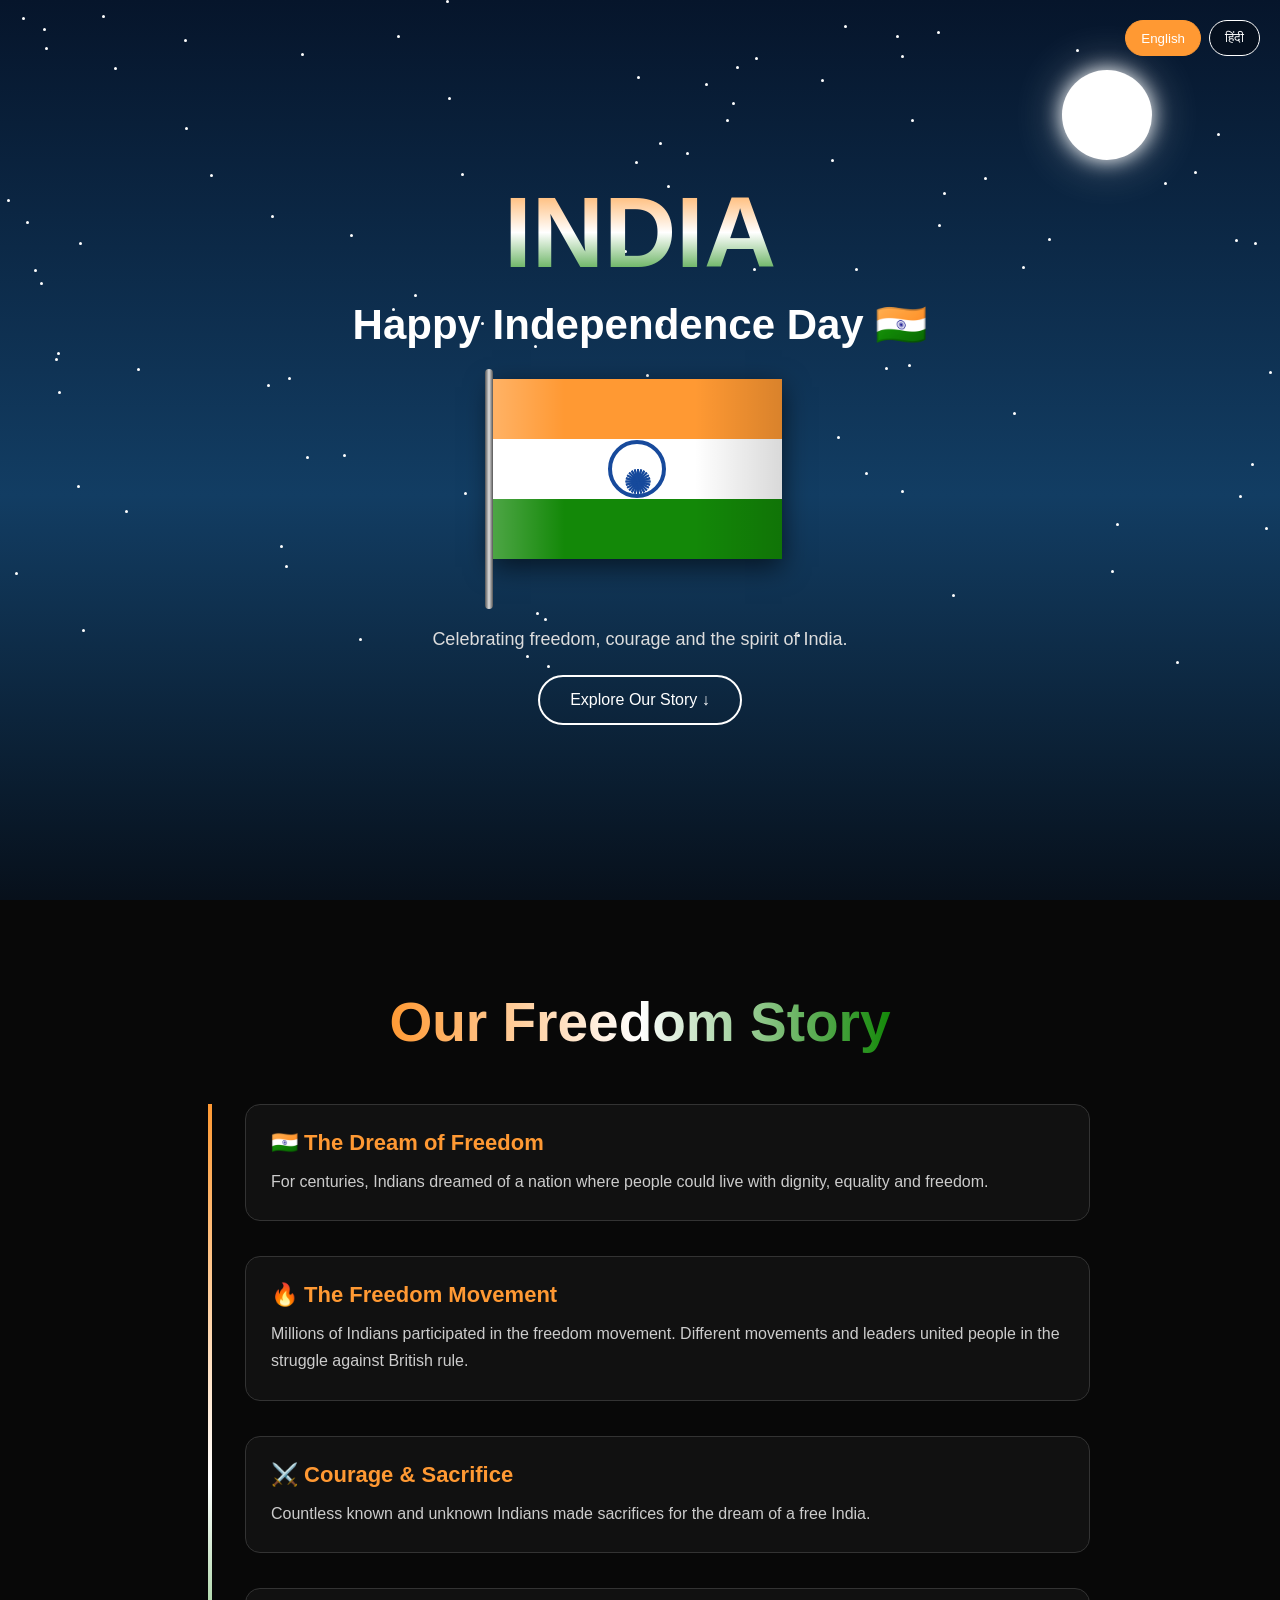
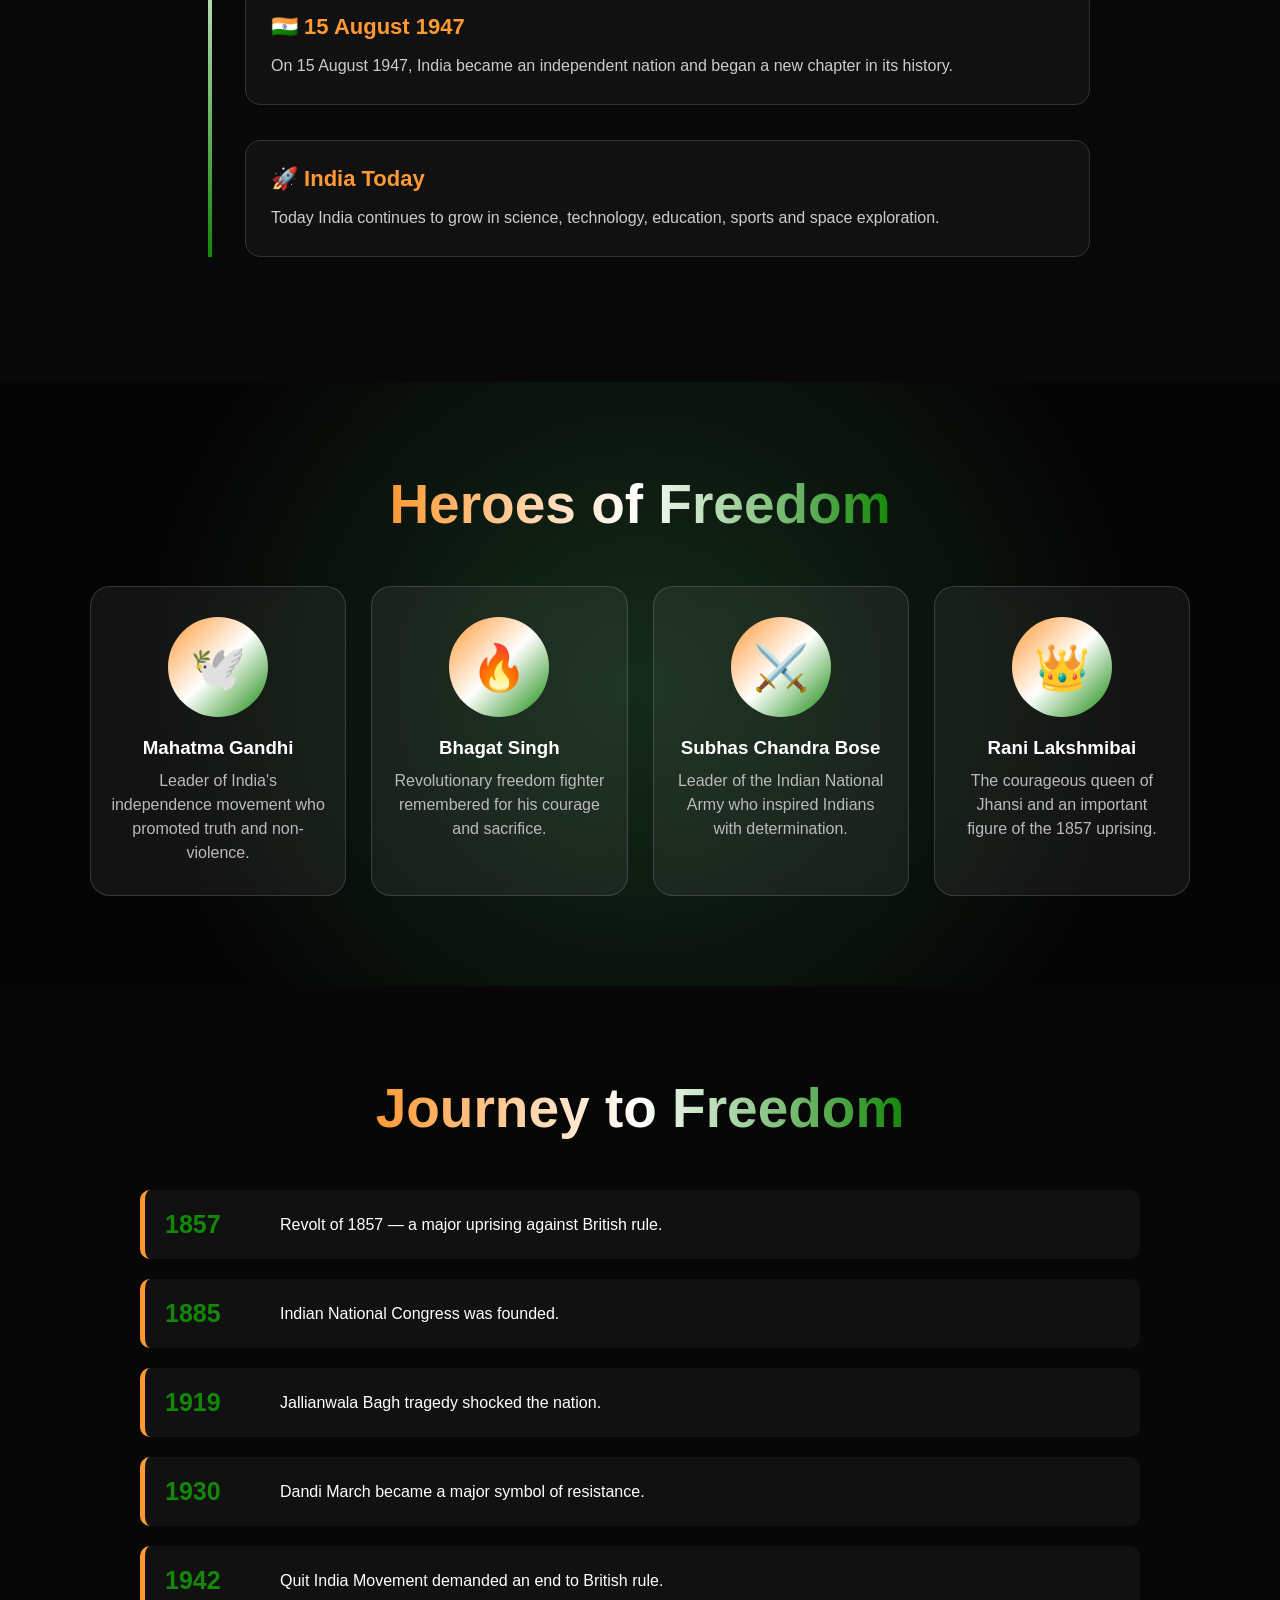
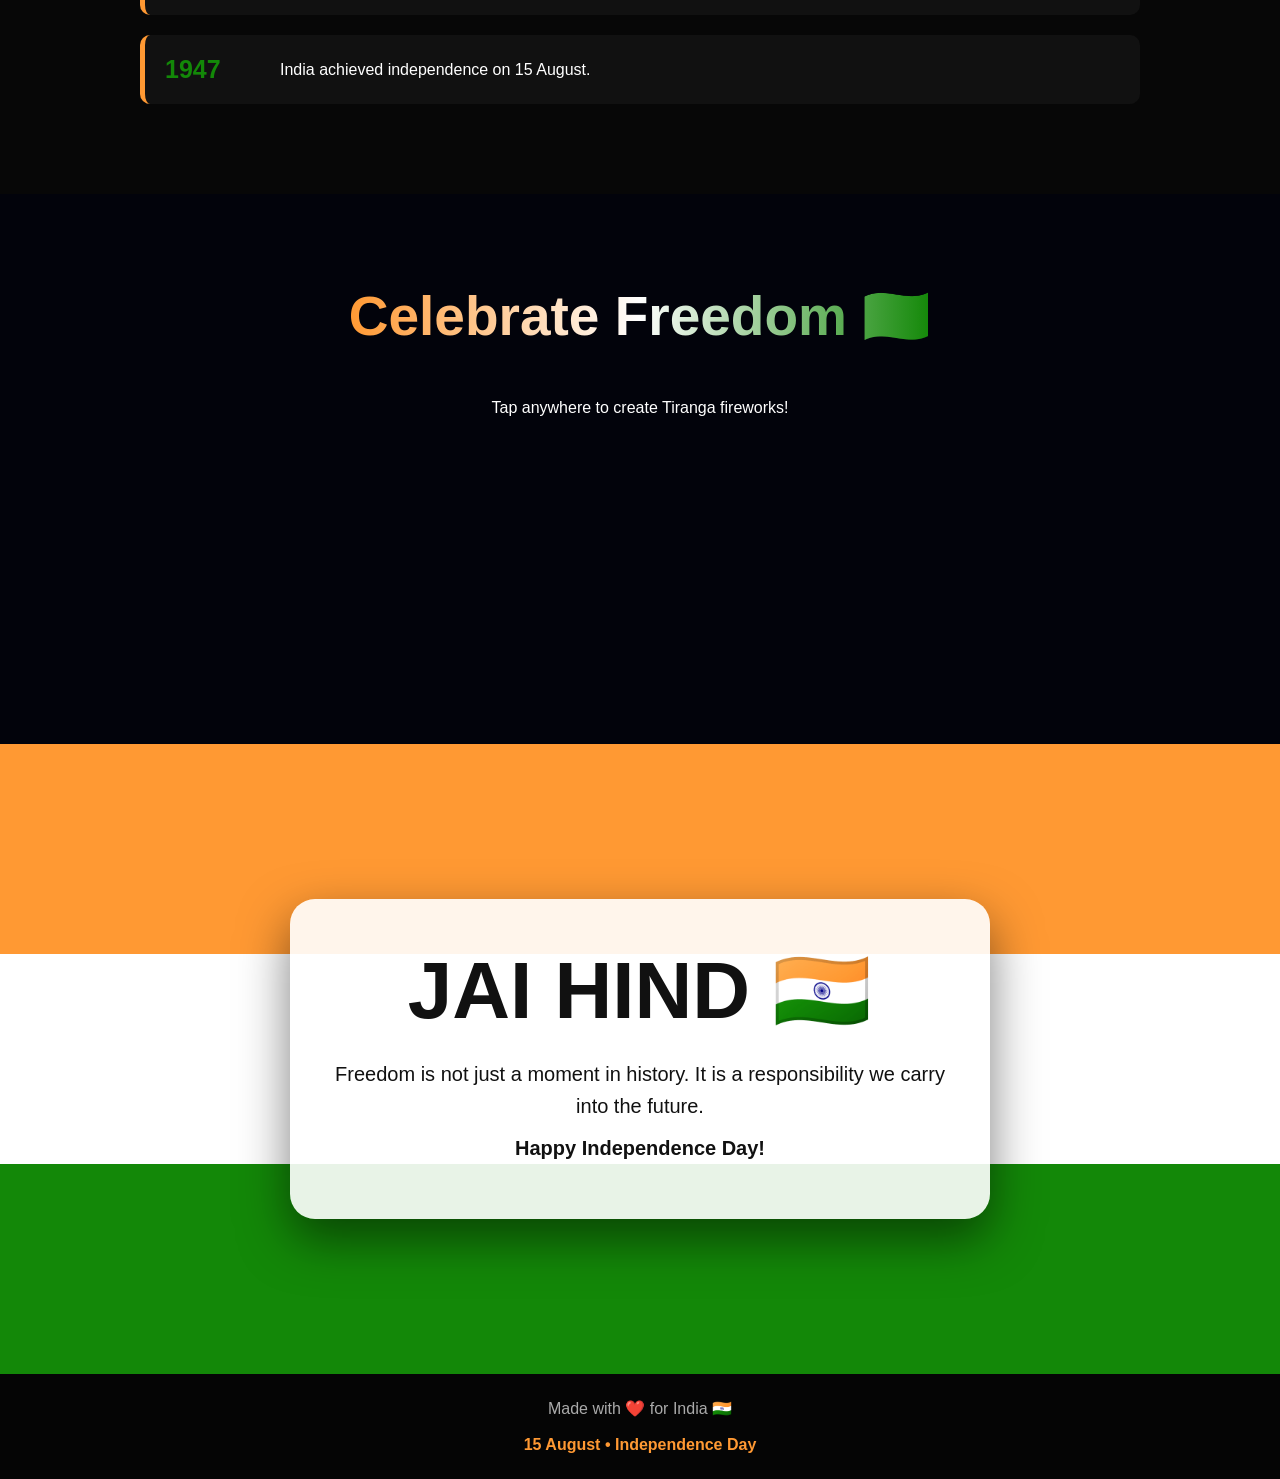
==== commit f037b168: "Update index.html" ====
--- a/index.html
+++ b/index.html
@@ -202,7 +202,7 @@
 @keyframes birdMove{
 
     from{
-        transform:translateX(-100%);
+        transform:translateX(-100px);
     }
 
     to{
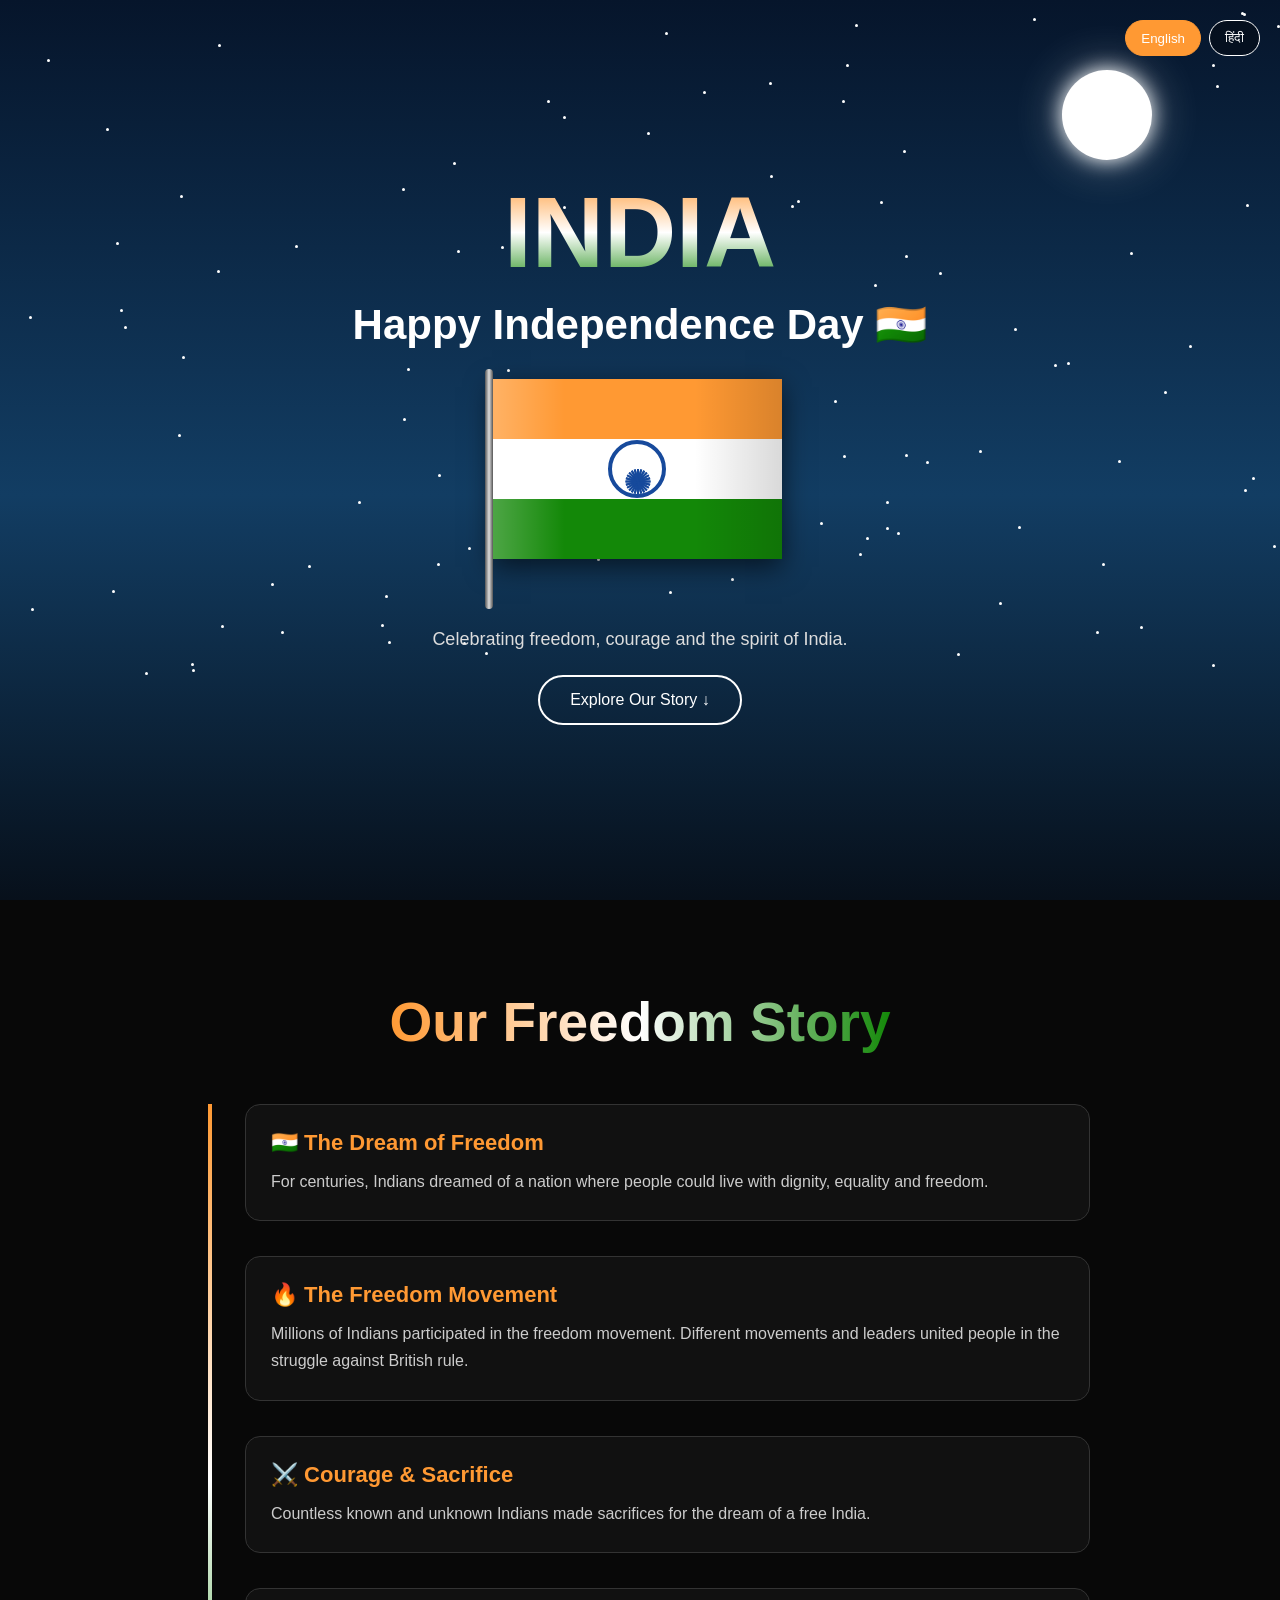
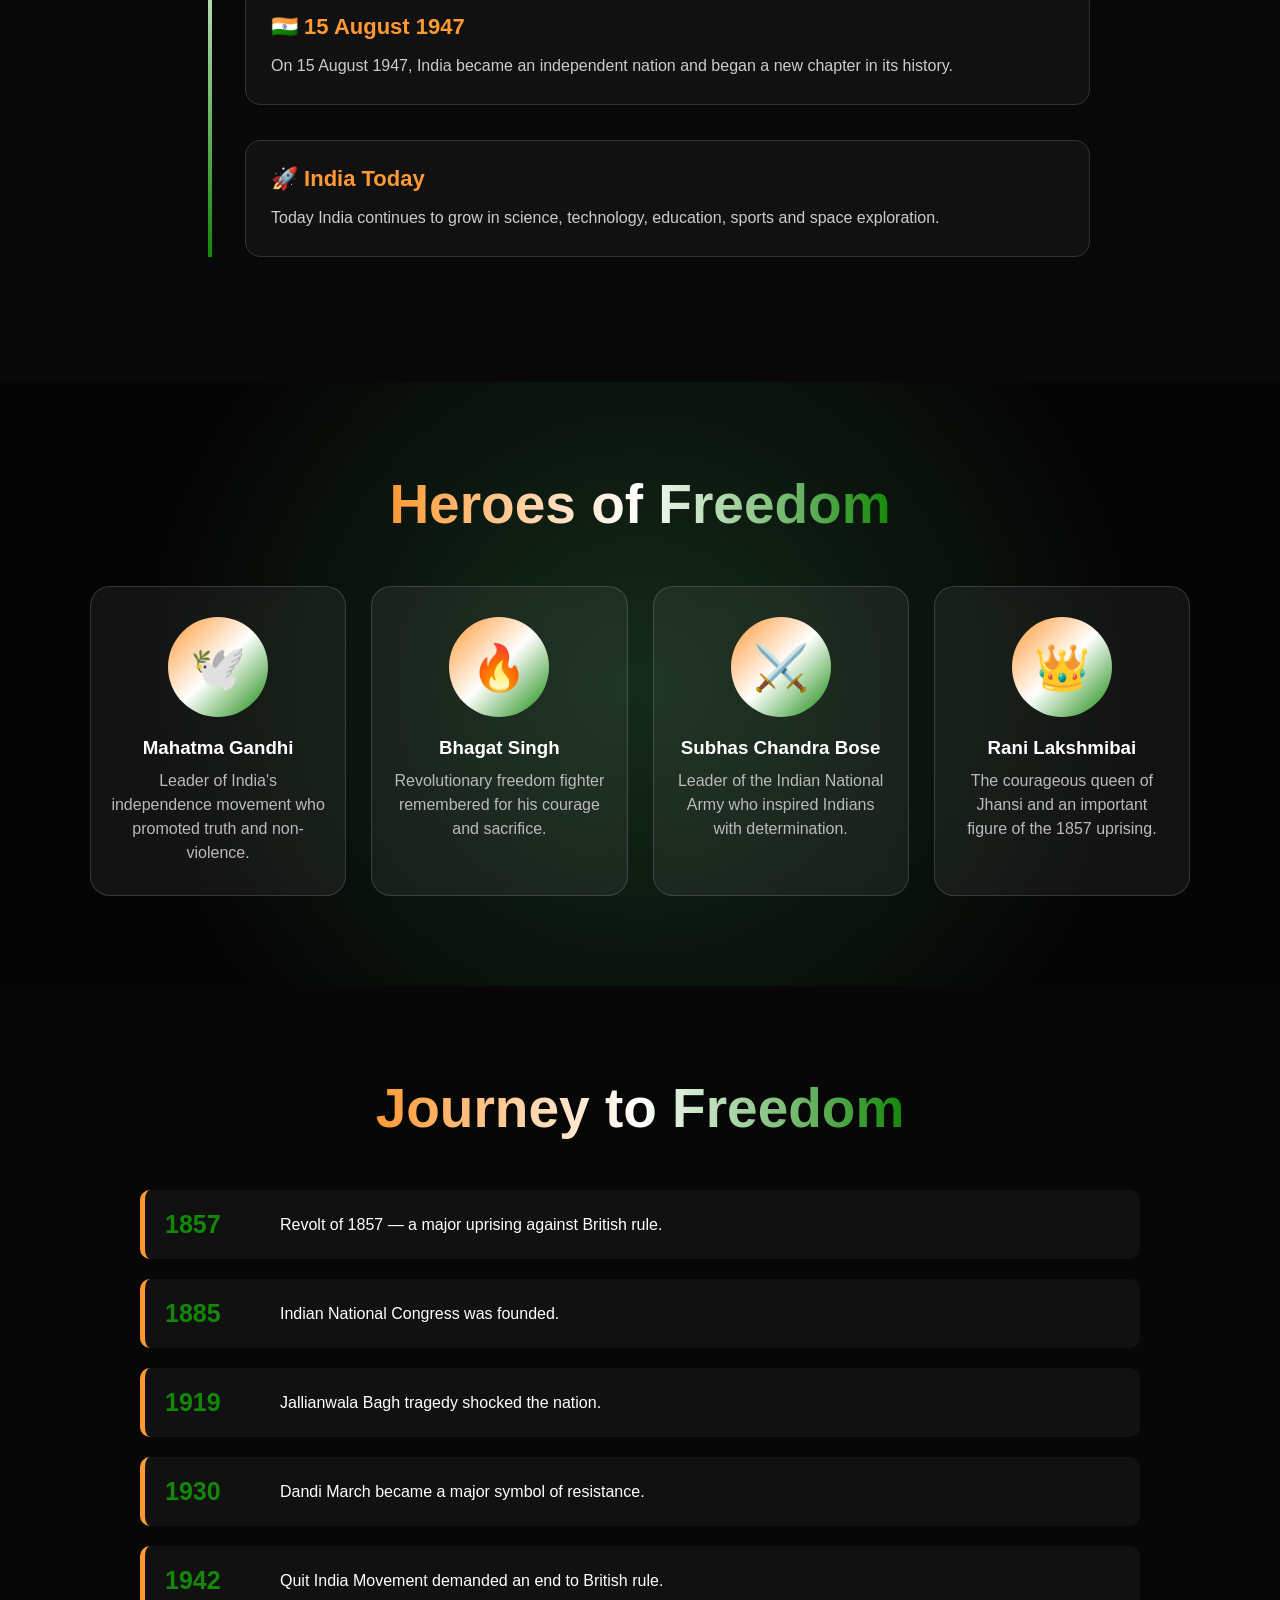
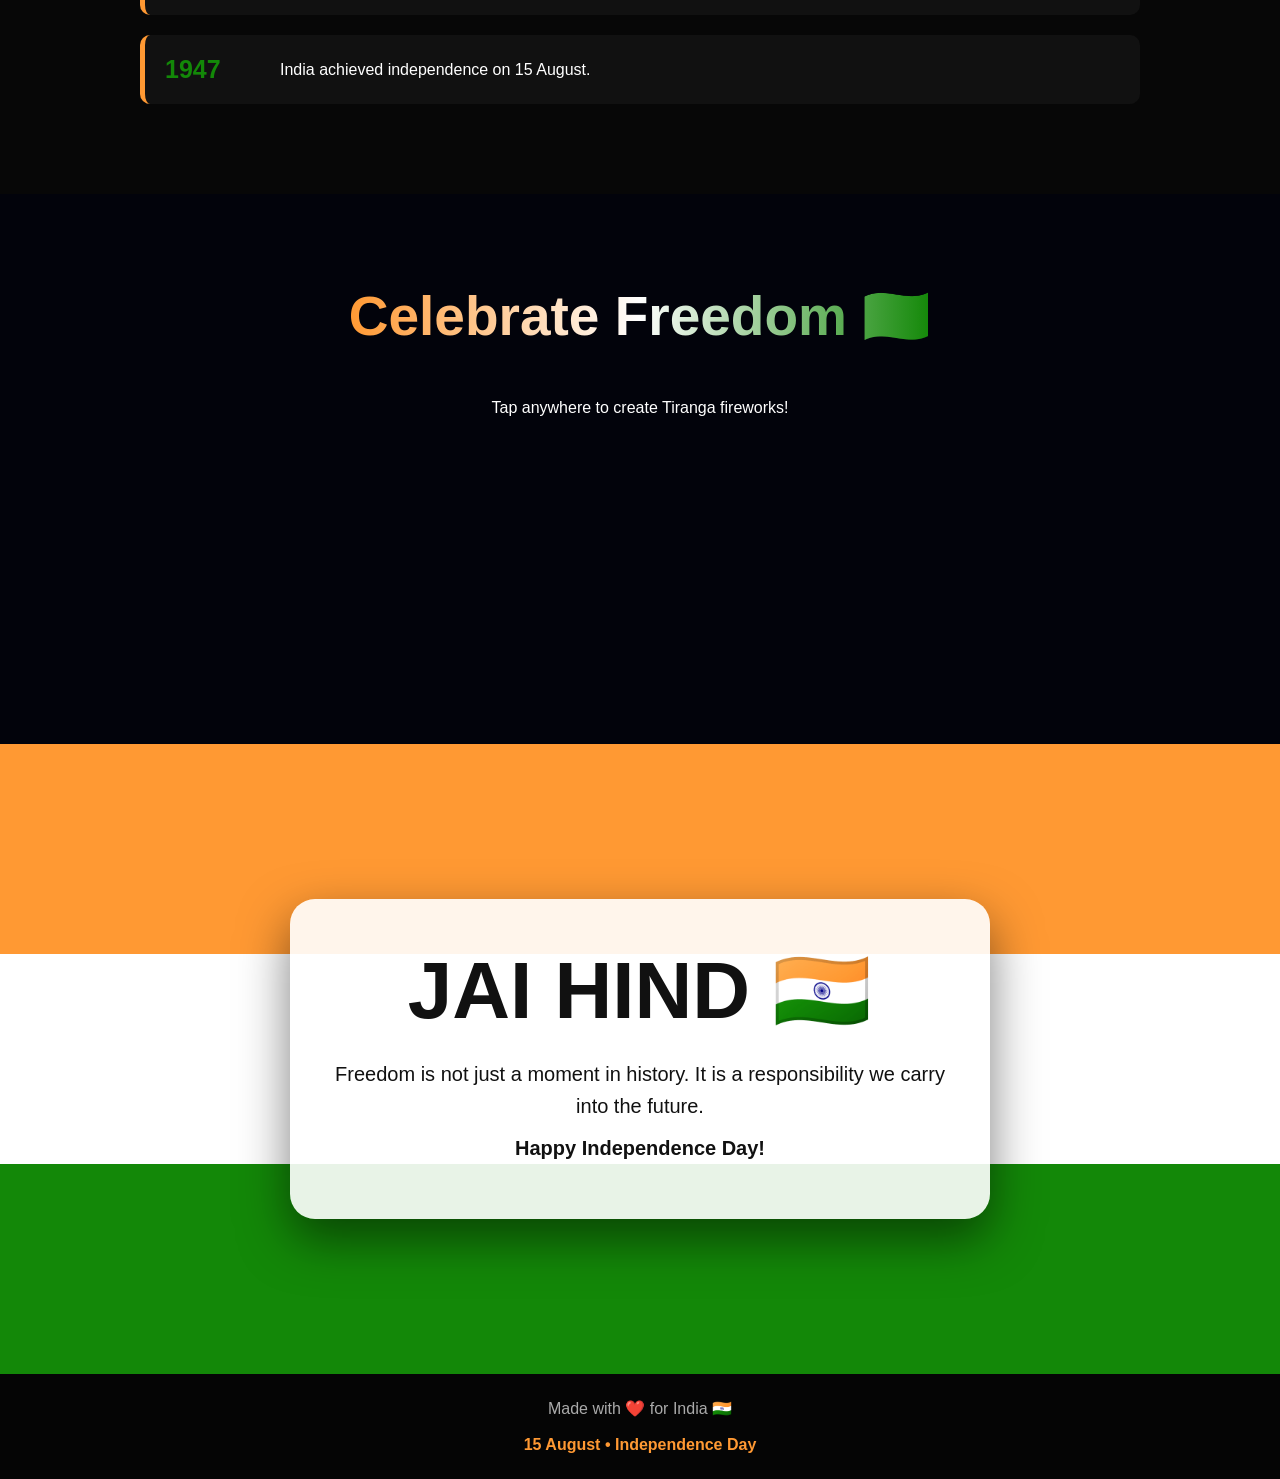
==== commit 3b414b95: "Update index.html" ====
--- a/index.html
+++ b/index.html
@@ -202,11 +202,11 @@
 @keyframes birdMove{
 
     from{
-        transform:translateX(-100px);
+        transform:translateX(0);
     }
 
     to{
-        transform:translateX(100%);
+        transform:translateX(-100vw,);
     }
 }
 
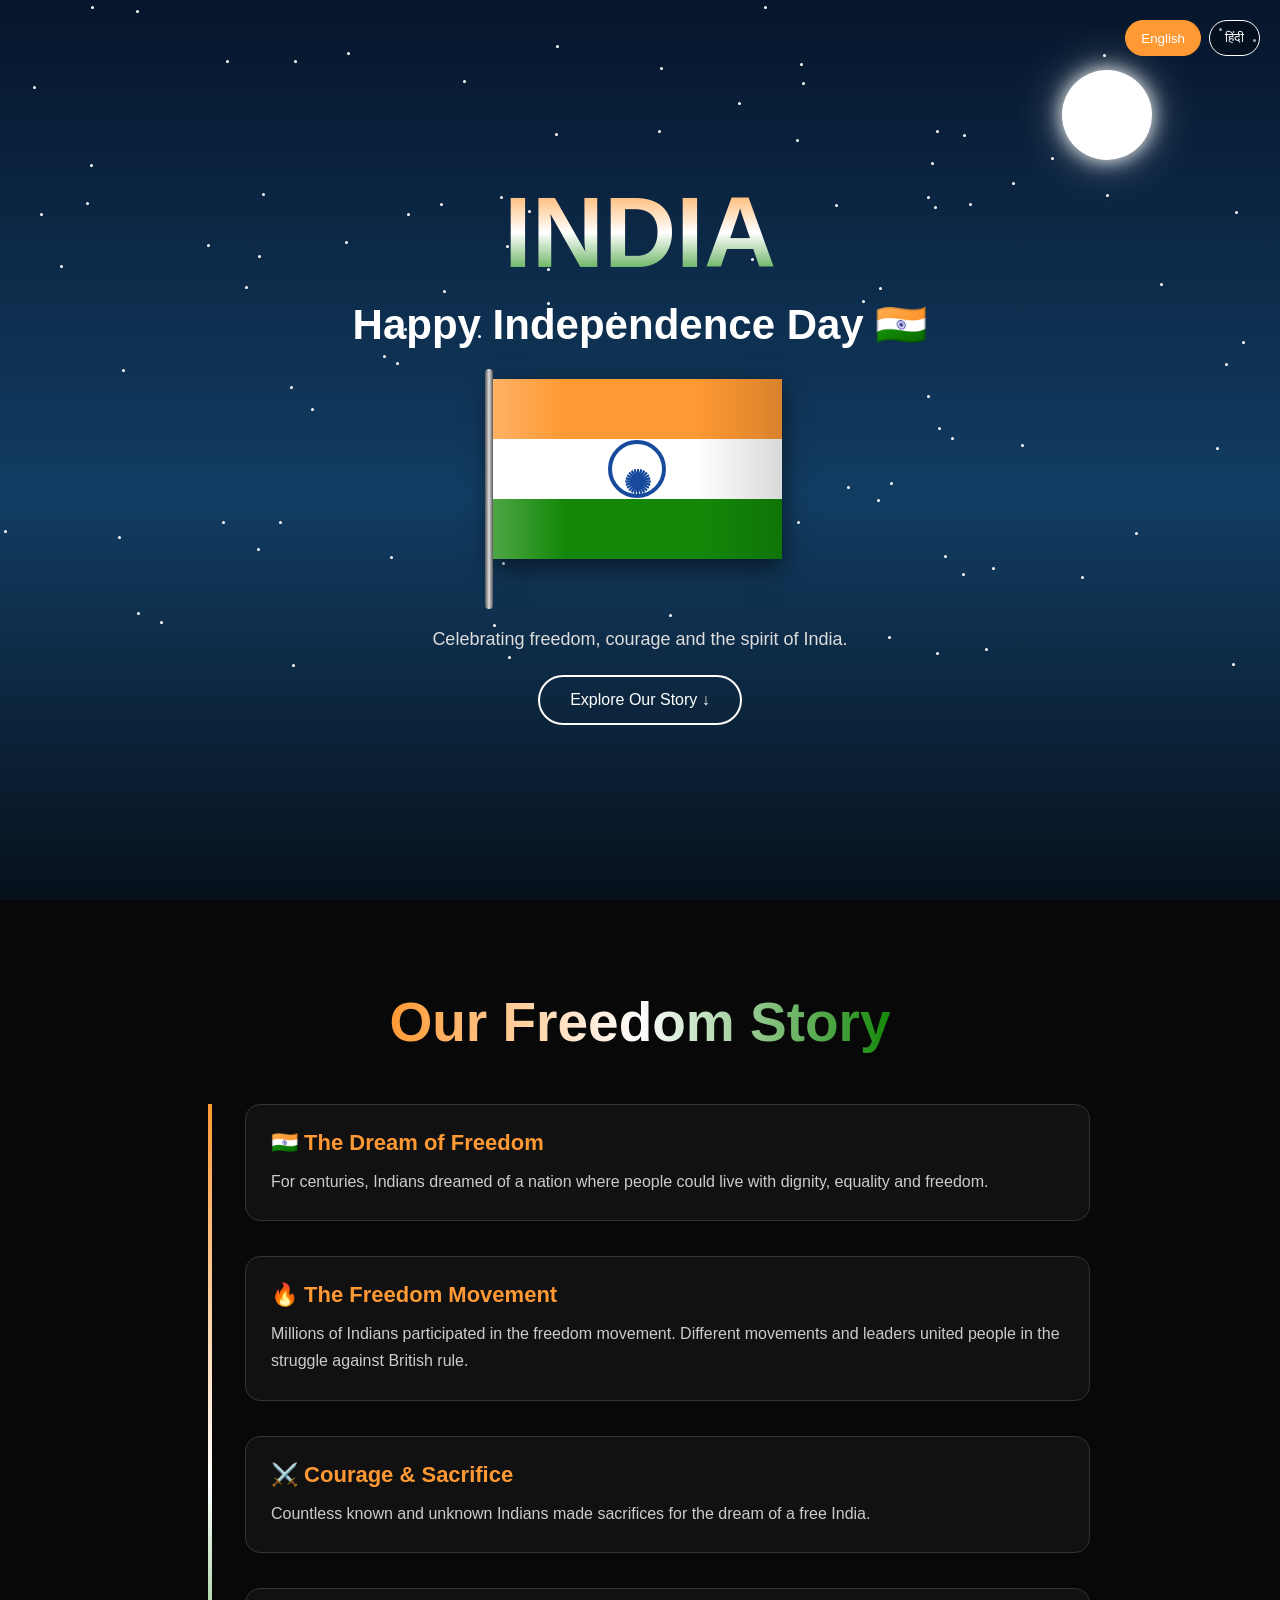
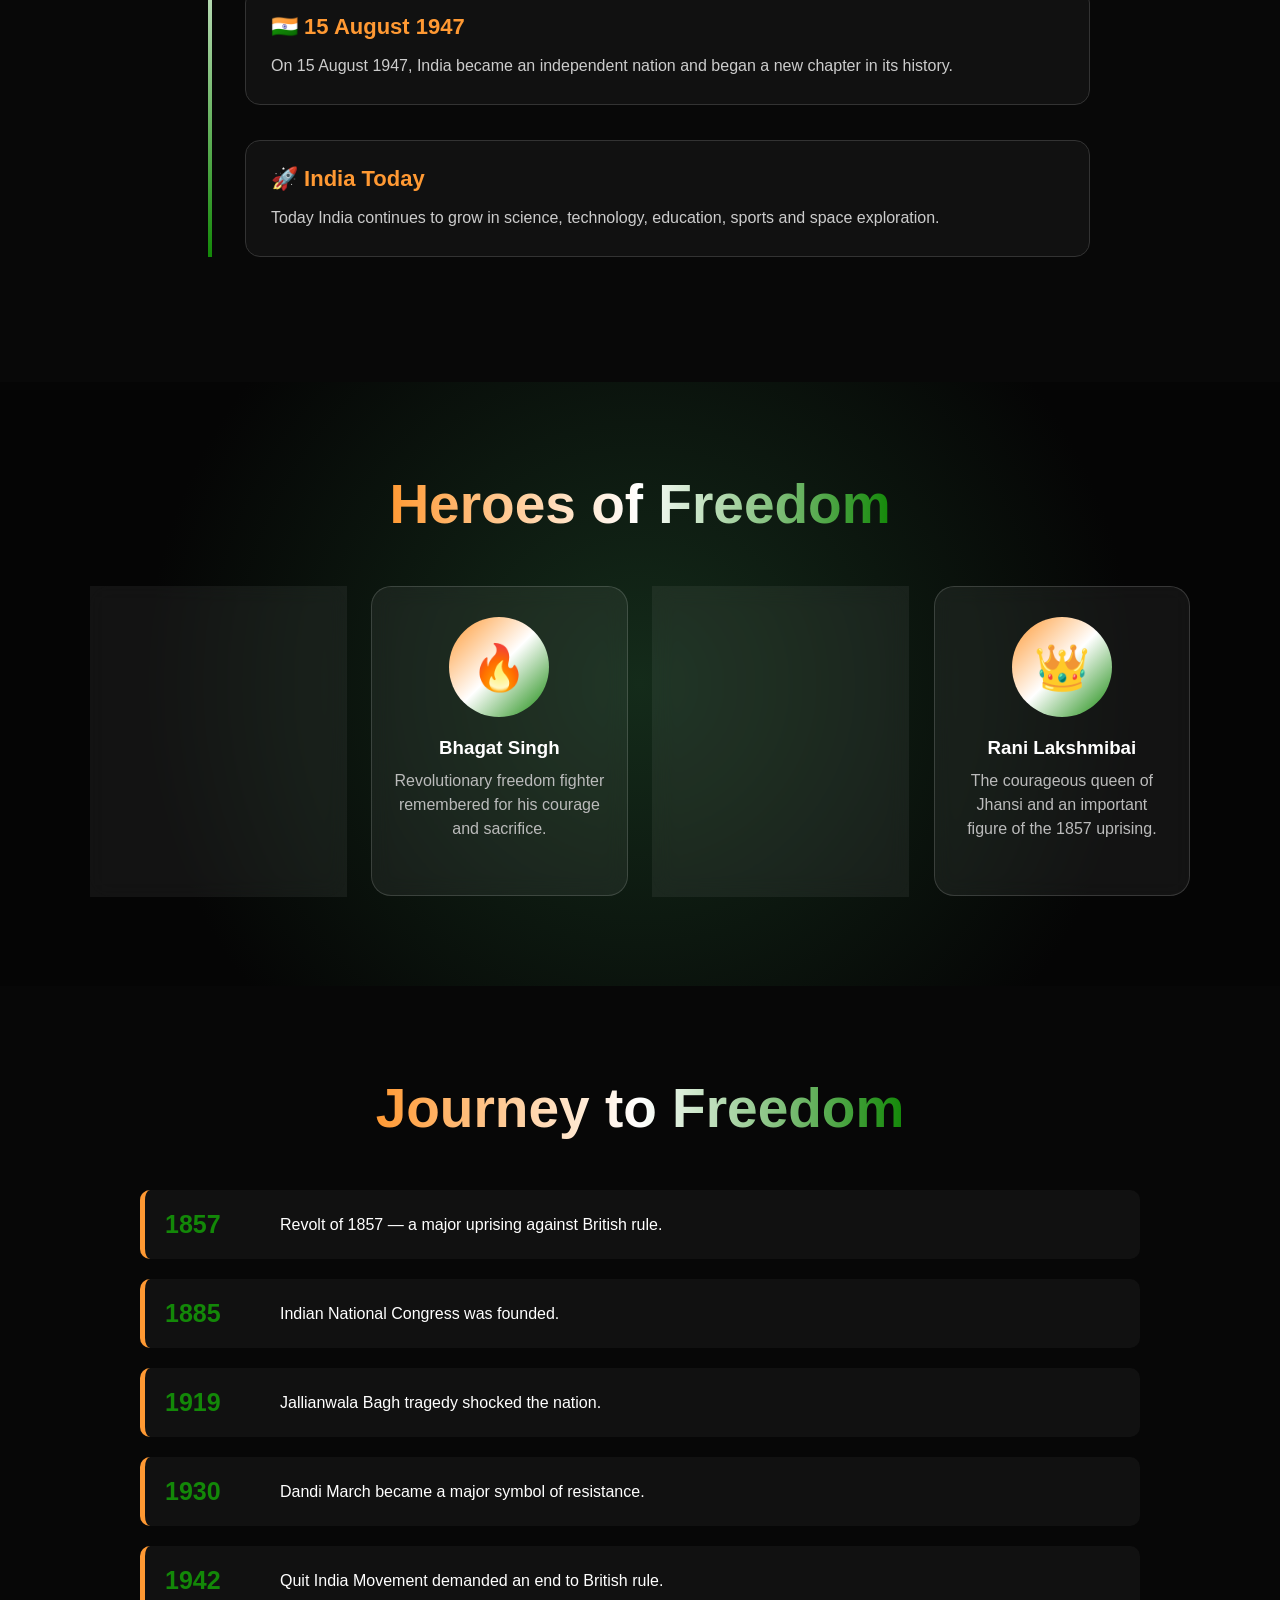
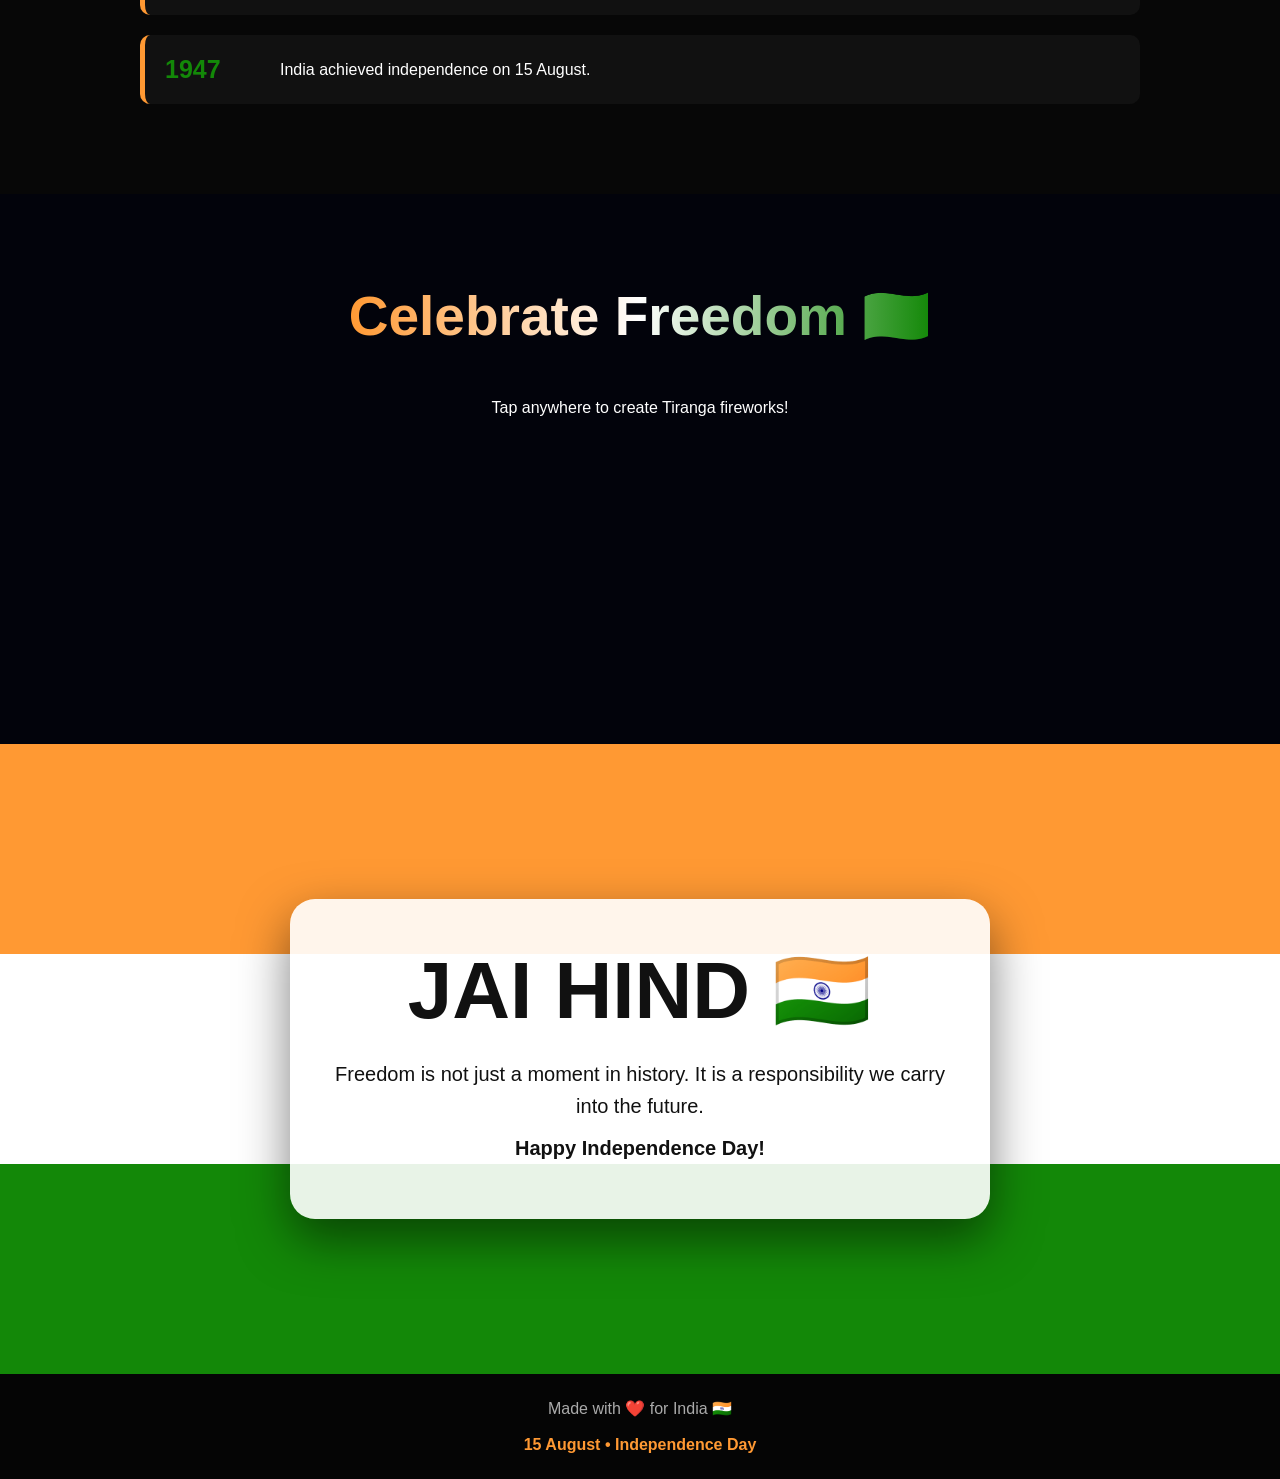
==== commit 0d9265a8: "Update index.html" ====
--- a/index.html
+++ b/index.html
@@ -202,11 +202,11 @@
 @keyframes birdMove{
 
     from{
+        transform:translateX(-100vw);
+    }
+
+    to{
         transform:translateX(0);
-    }
-
-    to{
-        transform:translateX(-100vw,);
     }
 }
 
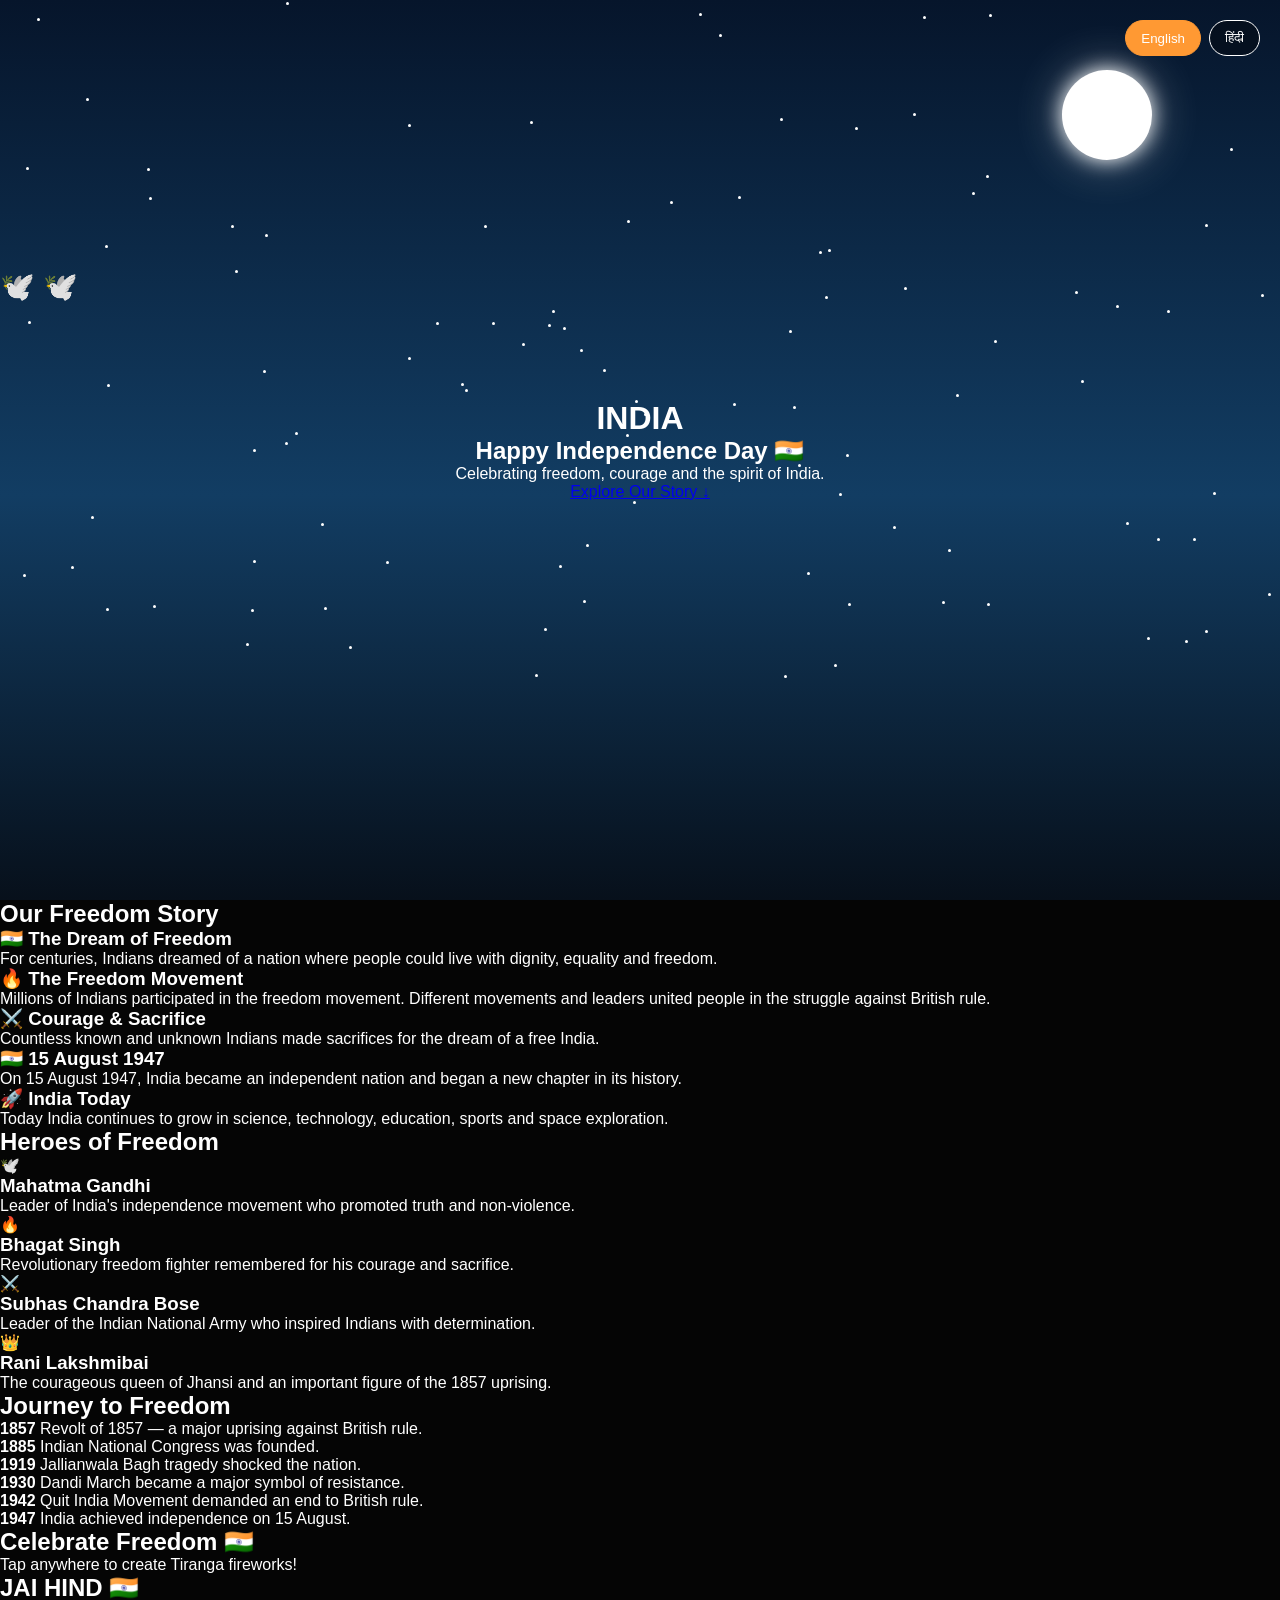
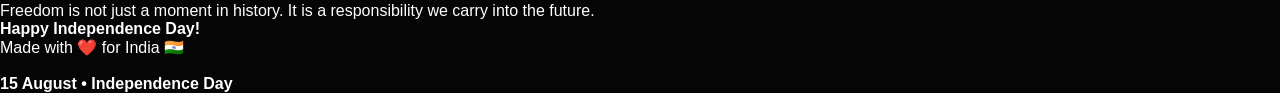
==== commit 51306719: "Update index.html" ====
--- a/index.html
+++ b/index.html
@@ -191,7 +191,7 @@
 .birds{
     position:absolute;
     top:30%;
-    left:-100px;
+    left:0px;
 
     font-size:28px;
 
@@ -202,11 +202,11 @@
 @keyframes birdMove{
 
     from{
+        transform:translateX(0);
+ 
+
+    to{
         transform:translateX(-100vw);
-    }
-
-    to{
-        transform:translateX(0);
     }
 }
 
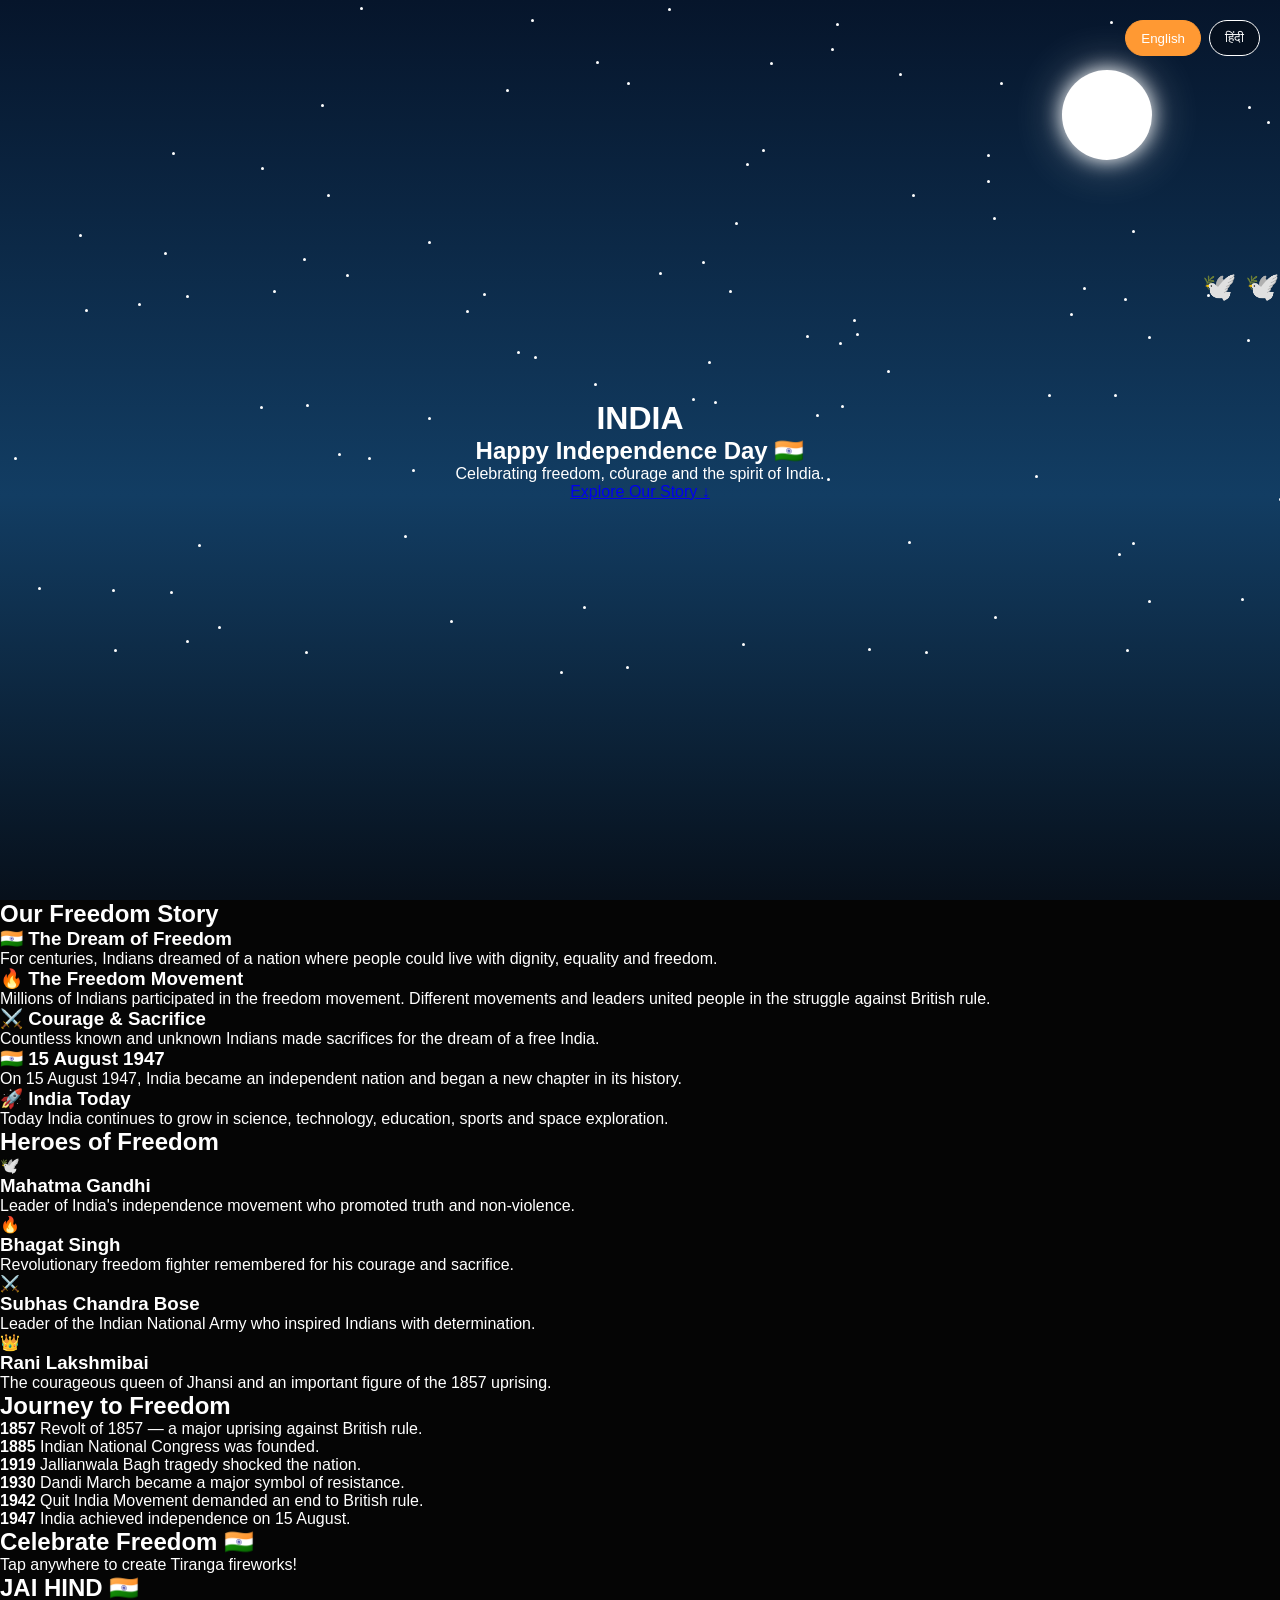
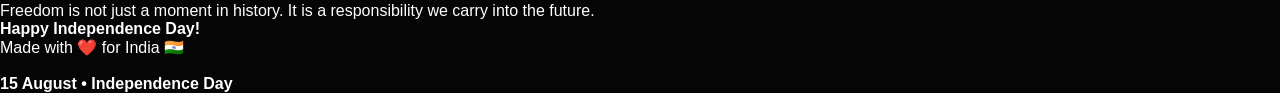
==== commit 1a9c8789: "Update index.html" ====
--- a/index.html
+++ b/index.html
@@ -191,7 +191,7 @@
 .birds{
     position:absolute;
     top:30%;
-    left:0px;
+    right:0px;
 
     font-size:28px;
 
@@ -206,7 +206,7 @@
  
 
     to{
-        transform:translateX(-100vw);
+        transform:translateX(-120vw);
     }
 }
 
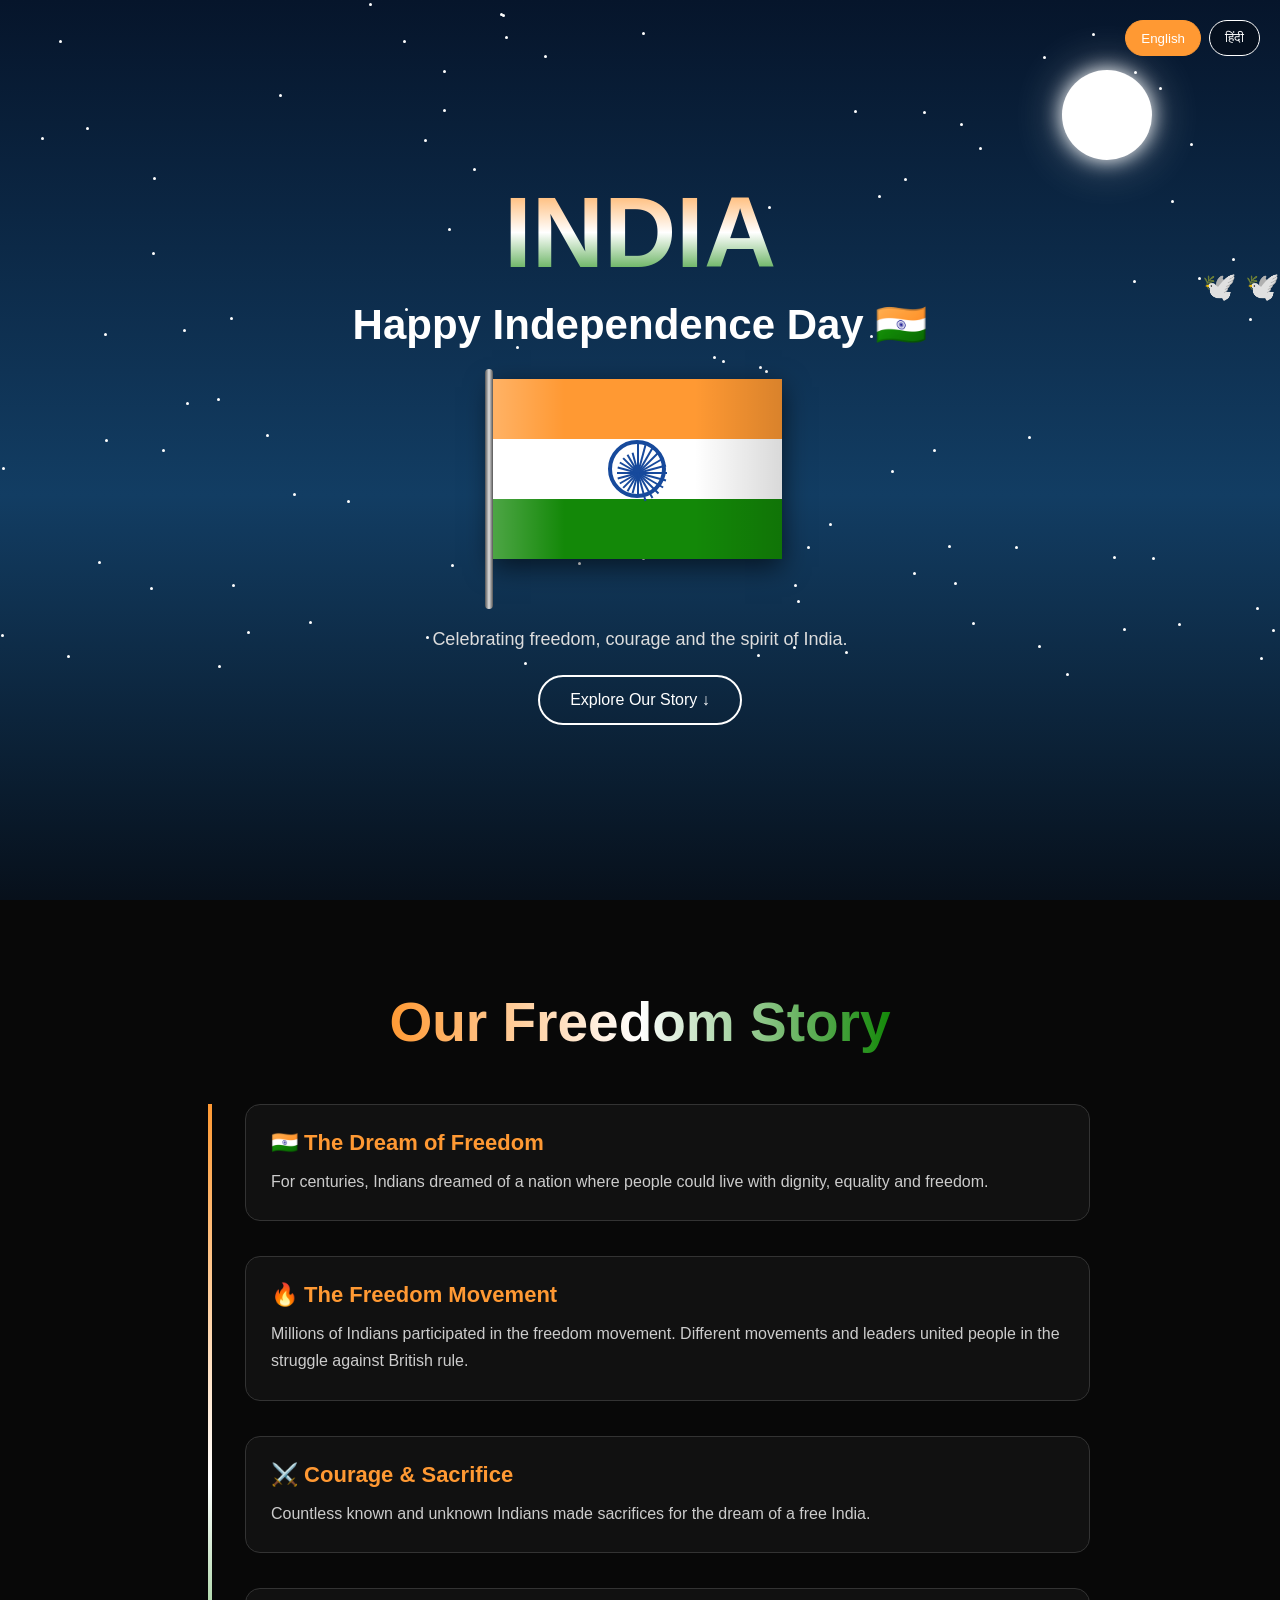
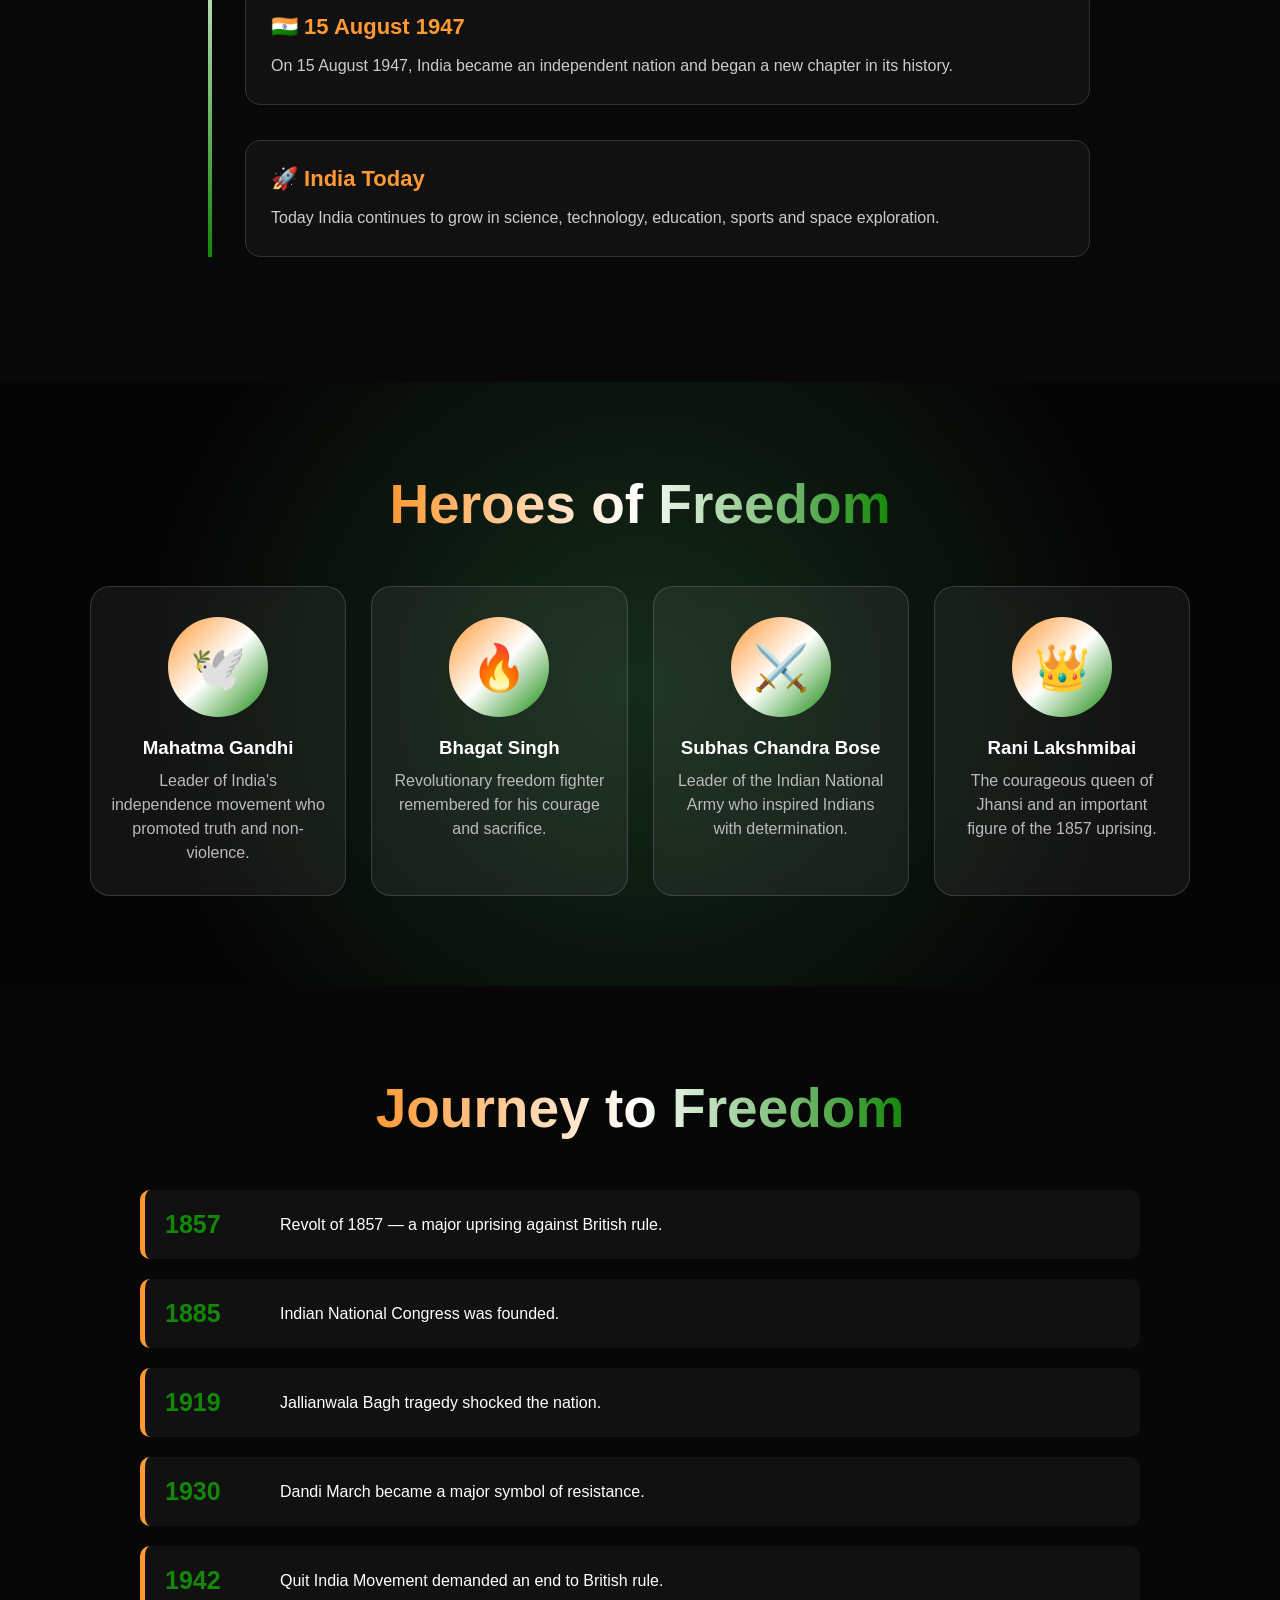
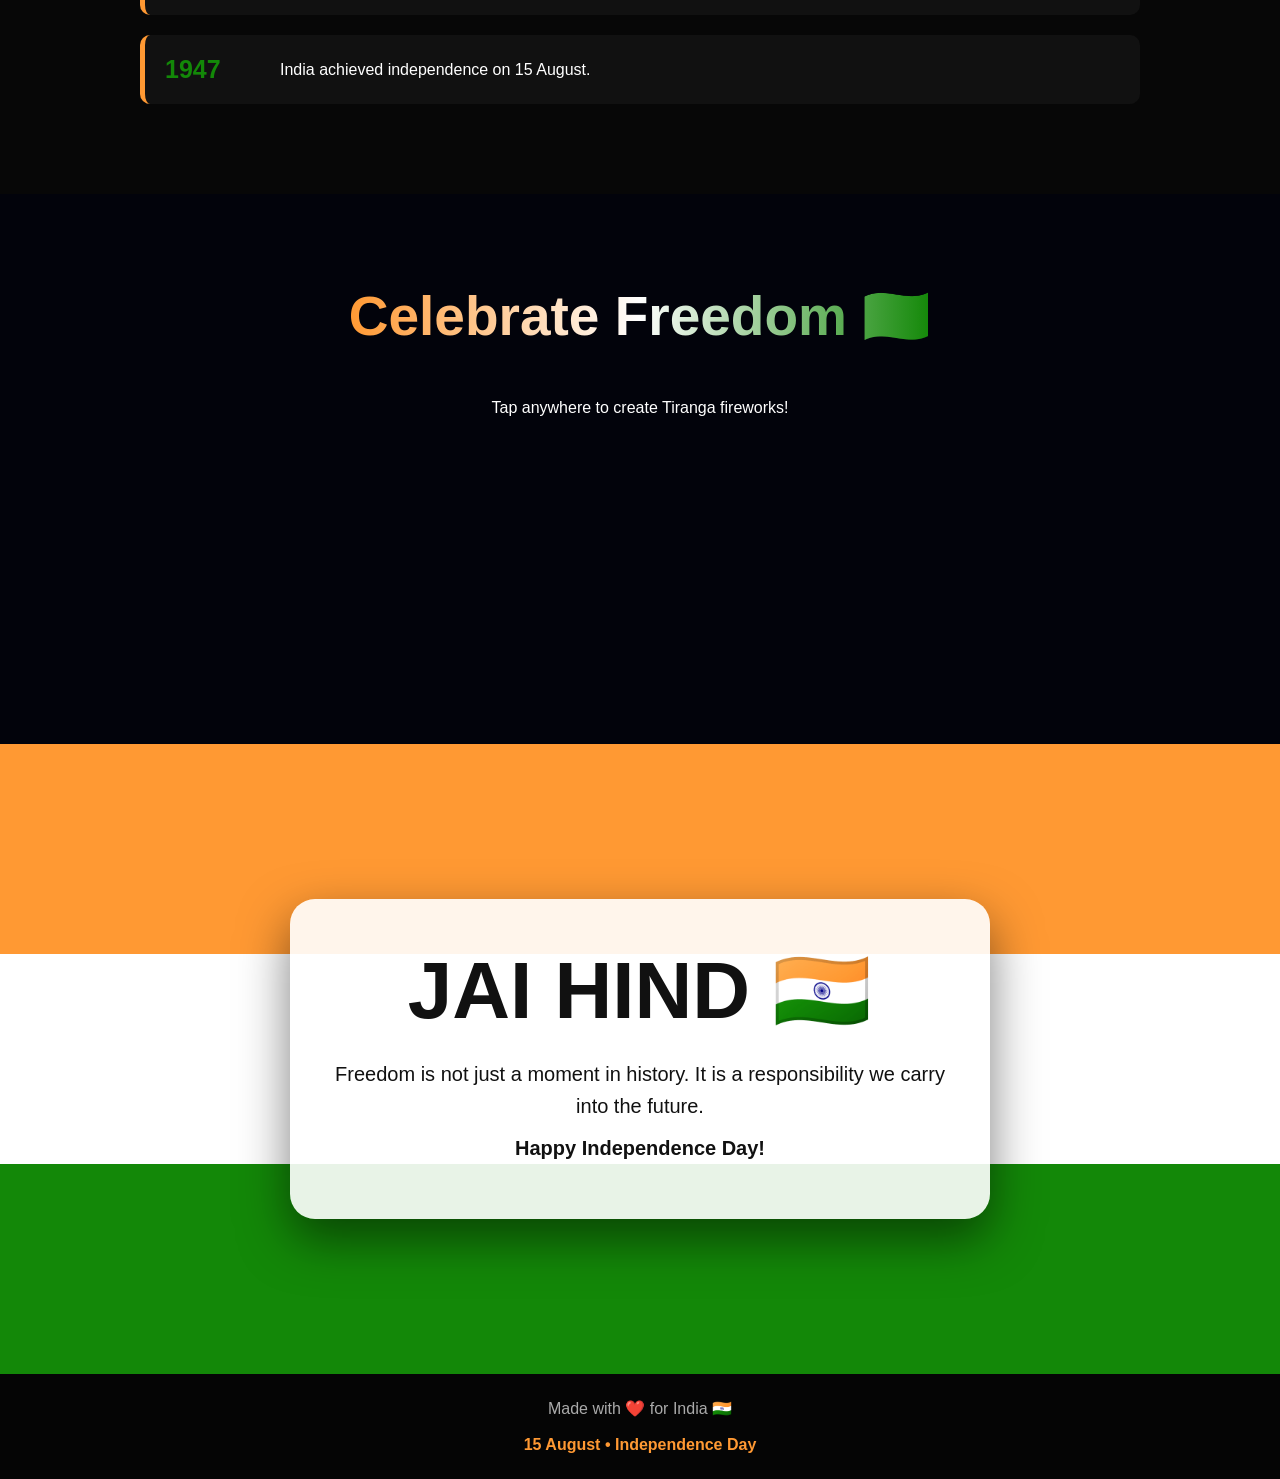
==== commit 2ba1b9e0: "Update index.html" ====
--- a/index.html
+++ b/index.html
@@ -203,7 +203,7 @@
 
     from{
         transform:translateX(0);
- 
+    }
 
     to{
         transform:translateX(-120vw);
@@ -365,11 +365,10 @@
     pointer-events:none;
 }
 
-
 /* ================= ASHOKA CHAKRA ================= */
 
 .chakra{
-    position:relative;
+    position:absolute;
 
     width:58px;
     height:58px;
@@ -377,7 +376,9 @@
     left:116px;
     top:61px;
 
-    border:4px solid #174a9c;
+    border:
+        4px solid #174a9c;
+
     border-radius:50%;
 
     animation:
@@ -385,6 +386,7 @@
 }
 
 @keyframes chakraRotate{
+
     to{
         transform:rotate(360deg);
     }
@@ -393,62 +395,81 @@
 .chakra::after{
     content:"";
 
-    position:relative;
+    position:absolute;
 
     width:8px;
     height:8px;
 
     background:#174a9c;
+
     border-radius:50%;
 
     left:21px;
     top:21px;
 }
 
-
-/* ===== 24 ASHOKA CHAKRA SPOKES ===== */
-
 .spoke{
     position:absolute;
 
     width:2px;
-    height:25px;
+    height:50px;
 
     background:#174a9c;
 
-    top:50%;
-    left:50%;
-
-    transform:translate(-50%, -50%);
-}
-
-
-/* 15° × 24 = 360° */
-
-.spoke:nth-child(1){ transform:rotate(0deg); }
-.spoke:nth-child(2){ transform:rotate(15deg); }
-.spoke:nth-child(3){ transform:rotate(30deg); }
-.spoke:nth-child(4){ transform:rotate(45deg); }
-.spoke:nth-child(5){ transform:rotate(60deg); }
-.spoke:nth-child(6){ transform:rotate(75deg); }
-.spoke:nth-child(7){ transform:rotate(90deg); }
-.spoke:nth-child(8){ transform:rotate(105deg); }
-.spoke:nth-child(9){ transform:rotate(120deg); }
-.spoke:nth-child(10){ transform:rotate(135deg); }
-.spoke:nth-child(11){ transform:rotate(150deg); }
-.spoke:nth-child(12){ transform:rotate(165deg); }
-.spoke:nth-child(13){ transform:rotate(180deg); }
-.spoke:nth-child(14){ transform:rotate(195deg); }
-.spoke:nth-child(15){ transform:rotate(210deg); }
-.spoke:nth-child(16){ transform:rotate(225deg); }
-.spoke:nth-child(17){ transform:rotate(240deg); }
-.spoke:nth-child(18){ transform:rotate(255deg); }
-.spoke:nth-child(19){ transform:rotate(270deg); }
-.spoke:nth-child(20){ transform:rotate(285deg); }
-.spoke:nth-child(21){ transform:rotate(300deg); }
-.spoke:nth-child(22){ transform:rotate(315deg); }
-.spoke:nth-child(23){ transform:rotate(330deg); }
-.spoke:nth-child(24){ transform:rotate(345deg); }
+    left:25px;
+    top:0;
+
+    transform-origin:
+        50% 29px;
+}
+
+.spoke:nth-child(1){
+    transform:rotate(0deg);
+}
+
+.spoke:nth-child(2){
+    transform:rotate(15deg);
+}
+
+.spoke:nth-child(3){
+    transform:rotate(30deg);
+}
+
+.spoke:nth-child(4){
+    transform:rotate(45deg);
+}
+
+.spoke:nth-child(5){
+    transform:rotate(60deg);
+}
+
+.spoke:nth-child(6){
+    transform:rotate(75deg);
+}
+
+.spoke:nth-child(7){
+    transform:rotate(90deg);
+}
+
+.spoke:nth-child(8){
+    transform:rotate(105deg);
+}
+
+.spoke:nth-child(9){
+    transform:rotate(120deg);
+}
+
+.spoke:nth-child(10){
+    transform:rotate(135deg);
+}
+
+.spoke:nth-child(11){
+    transform:rotate(150deg);
+}
+
+.spoke:nth-child(12){
+    transform:rotate(165deg);
+}
 
 /* ================= BUTTON ================= */
 
@@ -1021,19 +1042,6 @@
                     <span class="spoke"></span>
                     <span class="spoke"></span>
 
-                    <span class="spoke"></span>
-                    <span class="spoke"></span>
-                    <span class="spoke"></span>
-                    <span class="spoke"></span>
-                    <span class="spoke"></span>
-                    <span class="spoke"></span>
-                    <span class="spoke"></span>
-                    <span class="spoke"></span>
-                    <span class="spoke"></span>
-                    <span class="spoke"></span>
-                    <span class="spoke"></span>
-                    <span class="spoke"></span>
-
                 </div>
 
             </div>
@@ -2024,4 +2032,4 @@
 </script>
 
 </body>
-  </html>
+</html>
